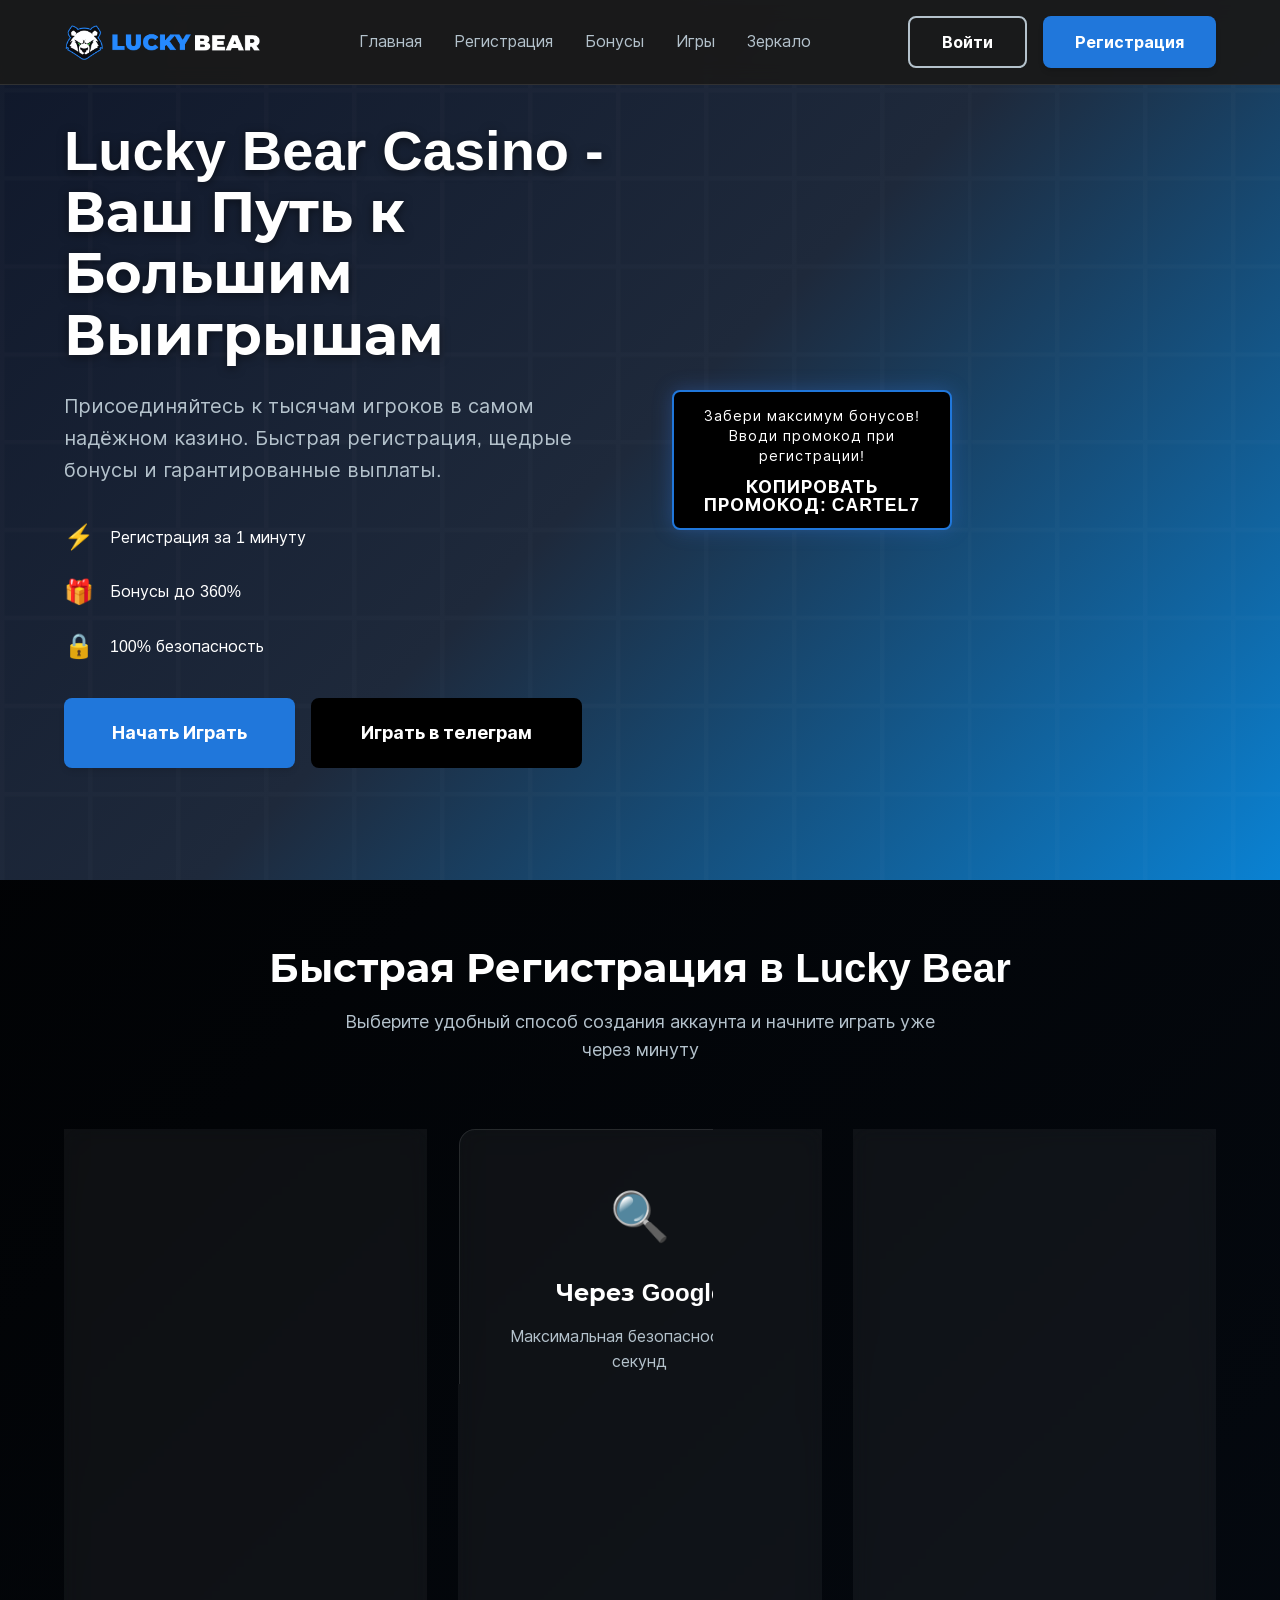
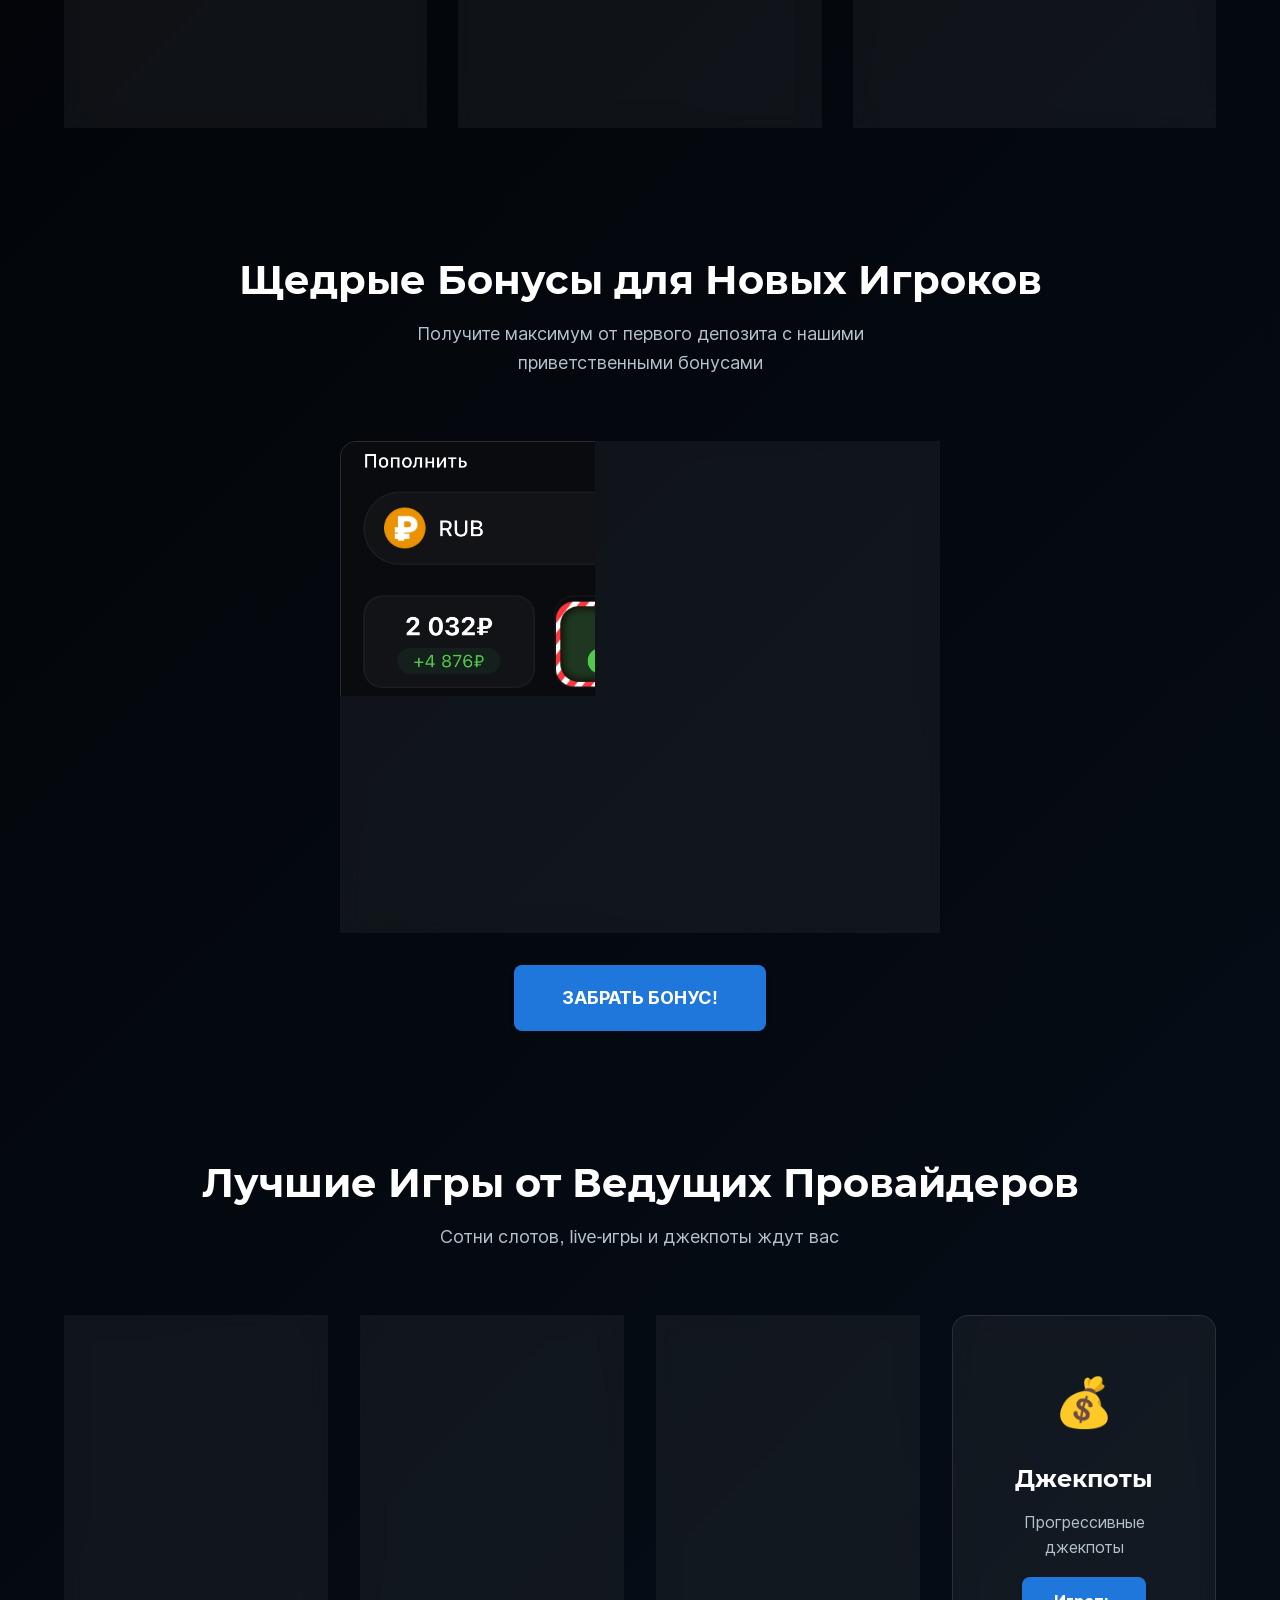
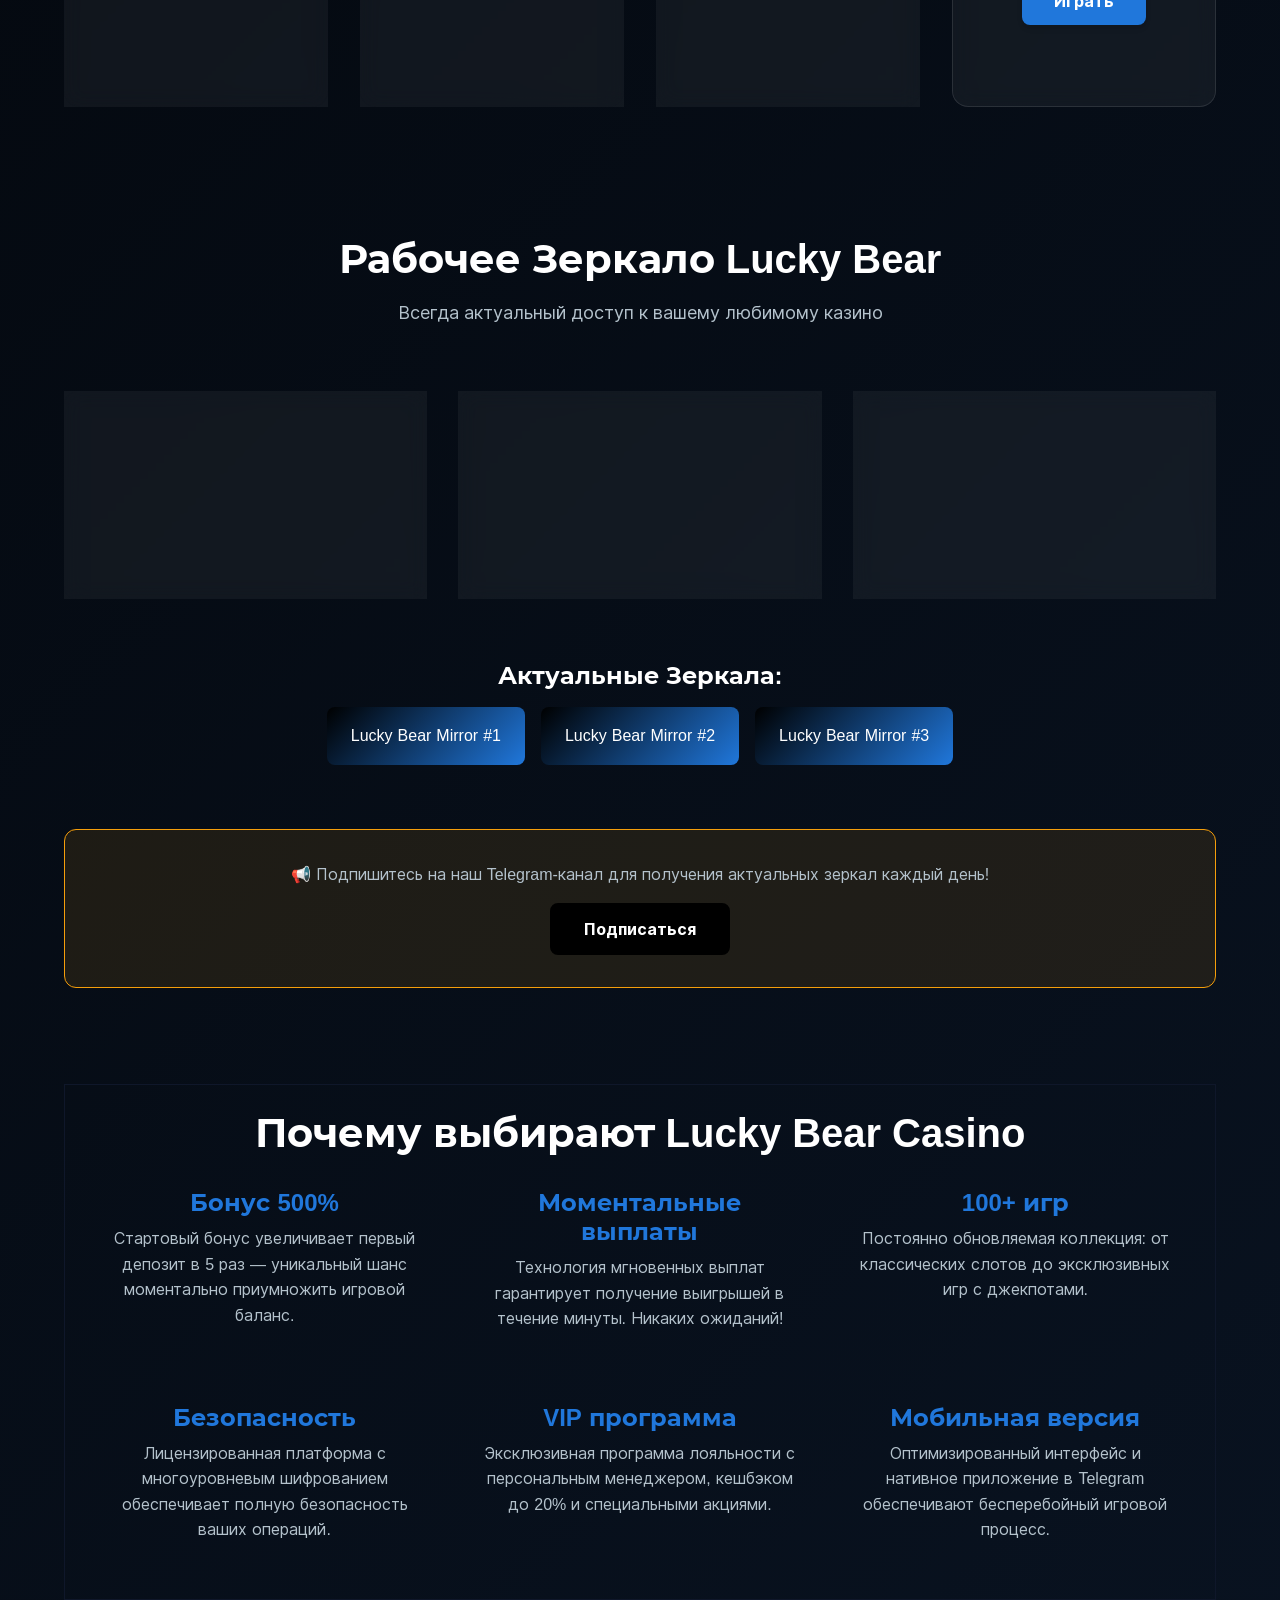
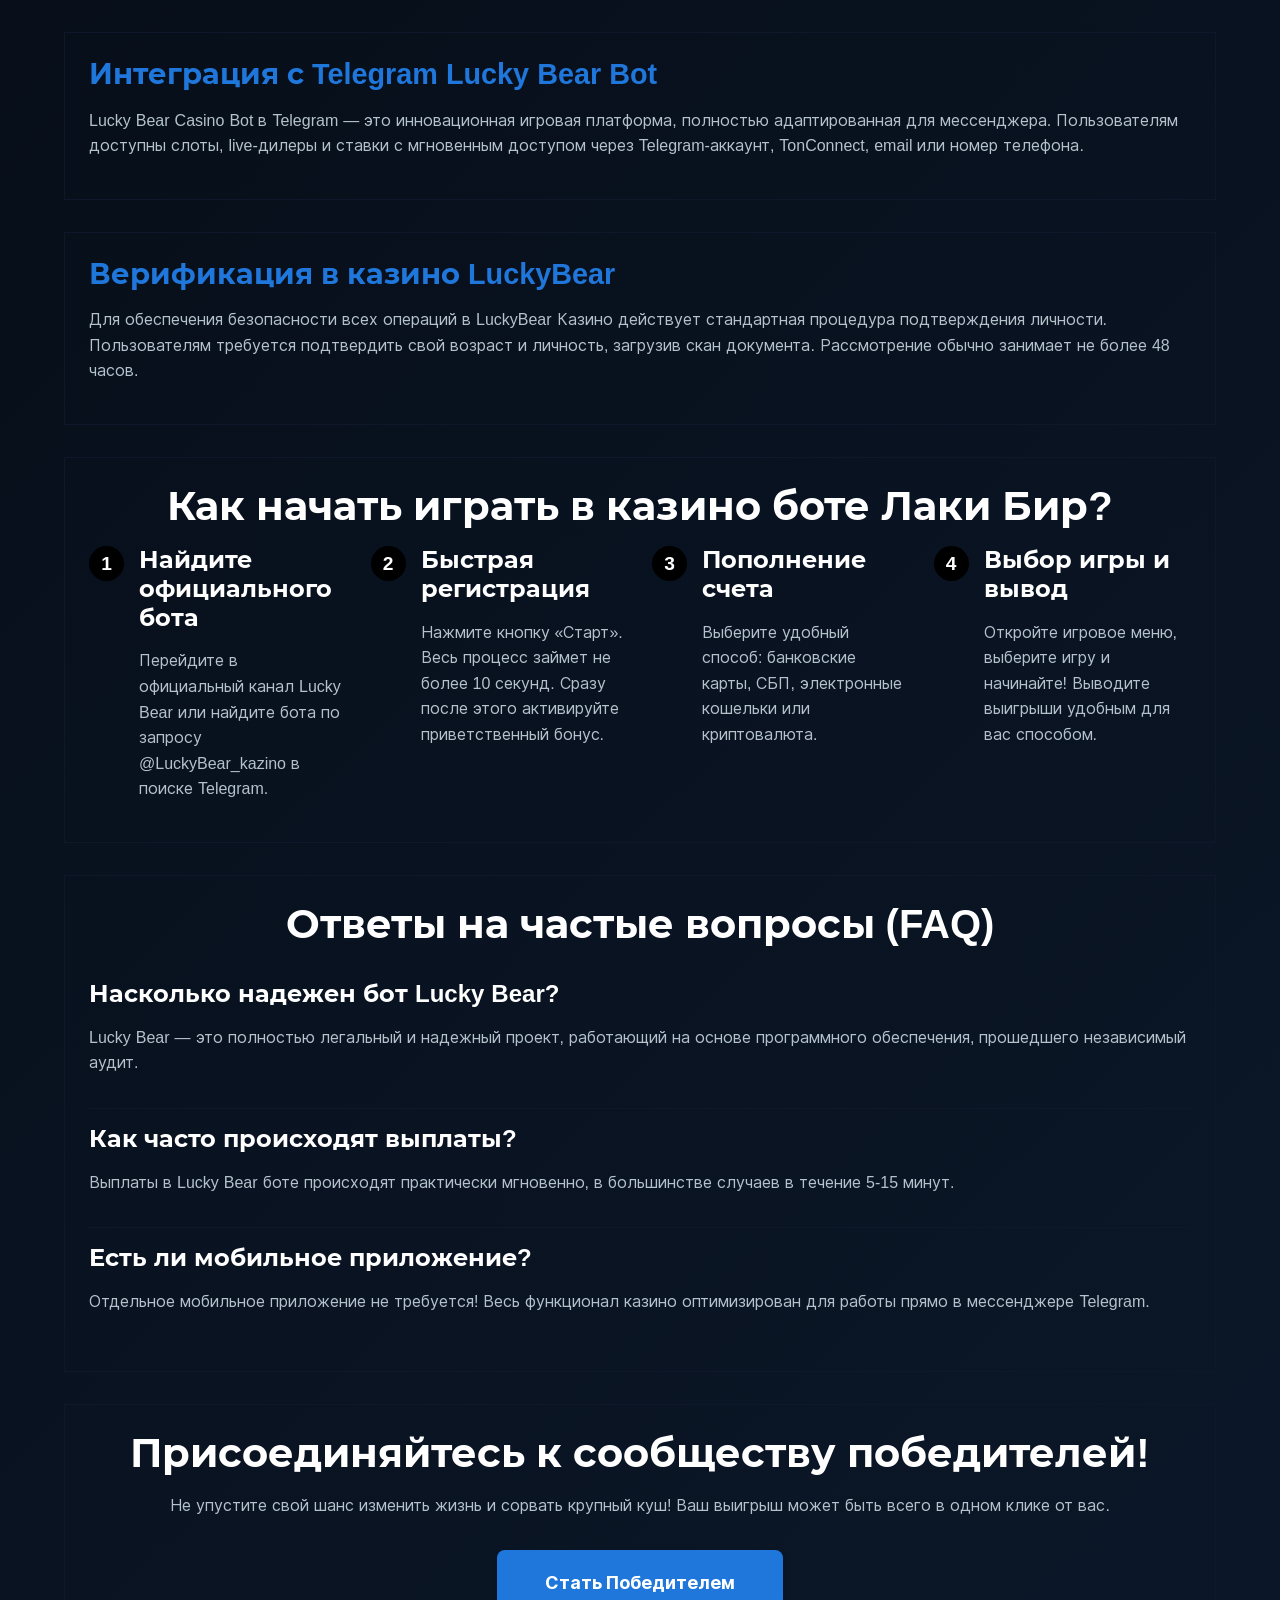
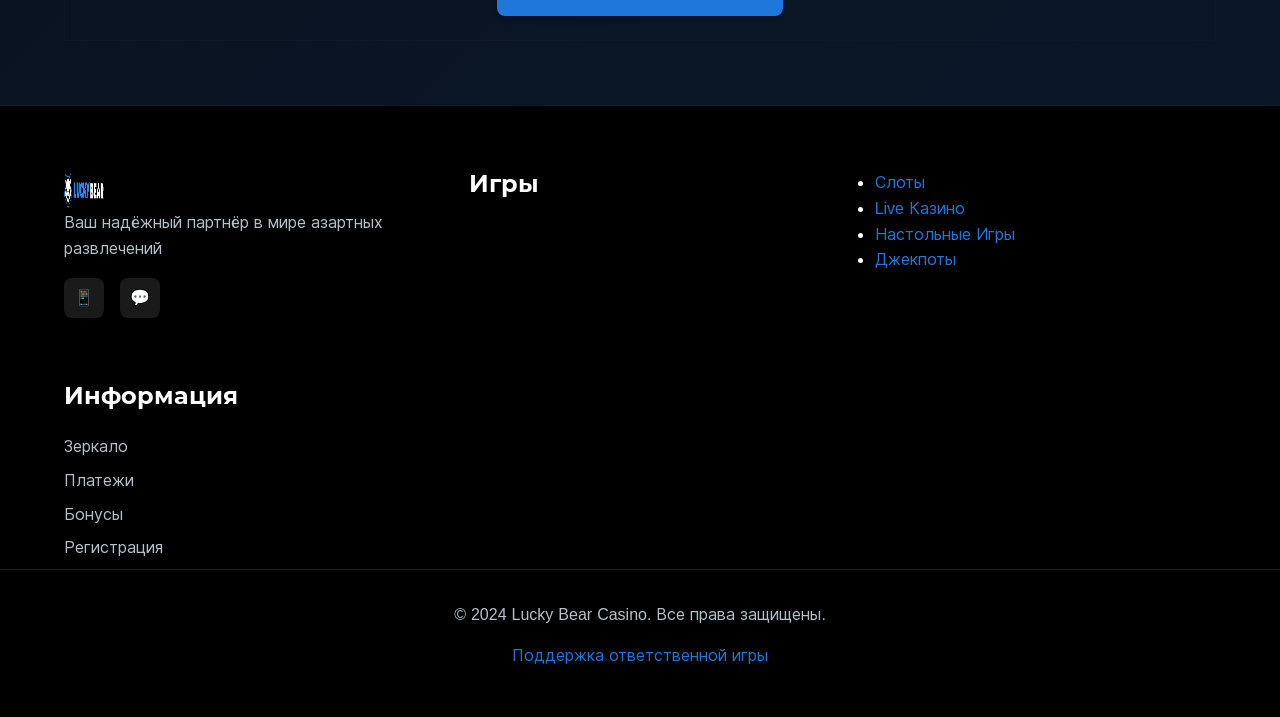
==== index.html @ 5eb7f368 "Add files via upload" ====
<!DOCTYPE html>
<html lang="ru">
<head>
    <meta charset="UTF-8">
    <meta name="viewport" content="width=device-width, initial-scale=1.0">
    <title>Lucky Bear Casino - Регистрация и Вход в Лаки Бир за 1 Минуту | Официальный сайт</title>
    <meta name="description" content="Регистрация в казино Lucky Bear за 1 минуту. Бонусы до 360% на первый депозит. Вход через Telegram, Google или email. Рабочее зеркало Лаки Бир всегда доступно.">
    <meta name="keywords" content="Lucky Bear, Лаки Бир, казино, регистрация, бонусы, зеркало, вход, азартные игры, слоты, депозит">
    <meta name="robots" content="index, follow">
    <meta property="og:title" content="Lucky Bear Casino - Регистрация и Вход в Лаки Бир за 1 Минуту">
    <meta property="og:description" content="Быстрая регистрация в казино Lucky Bear. Бонусы до 360% на первый депозит. Рабочее зеркало всегда доступно.">
    <meta property="og:type" content="website">
    <meta property="og:site_name" content="Lucky Bear Casino">
    
    <!-- Favicon -->
    <link rel="apple-touch-icon" sizes="180x180" href="favicon/apple-touch-icon.png">
    <link rel="icon" type="image/png" sizes="32x32" href="favicon/favicon-32x32.png">
    <link rel="icon" type="image/png" sizes="16x16" href="favicon/favicon-16x16.png">
    <link rel="manifest" href="favicon/site.webmanifest">
    <link rel="shortcut icon" href="favicon/favicon.ico">
    
    <!-- Fonts -->
    <link rel="preload" href="font/subset-Inter-Regular.woff2" as="font" type="font/woff2" crossorigin>
    <link rel="preload" href="font/subset-Inter-Bold.woff2" as="font" type="font/woff2" crossorigin>
    <link rel="preload" href="font/subset-Montserrat-Bold.woff2" as="font" type="font/woff2" crossorigin>
    
    <!-- Styles -->
    <link rel="stylesheet" href="styles.css">
    
    <!-- Link Manager Script -->
    <script src="link-manager.js" defer></script>
</head>
<body>
    <!-- Header -->
    <header class="header">
        <div class="container">
            <div class="header-content">
                <div class="logo">
                    <img src="logo-full.png" alt="Lucky Bear Casino" class="logo-img-full">
                </div>
                <nav class="nav">
                    <a href="#" data-link="siteLink" class="nav-link">Главная</a>
                    <a href="#" data-link="siteLink" class="nav-link">Регистрация</a>
                    <a href="#" data-link="siteLink" class="nav-link">Бонусы</a>
                    <a href="#" data-link="siteLink" class="nav-link">Игры</a>
                    <a href="#" data-link="siteLink" class="nav-link">Зеркало</a>
                </nav>
                <div class="header-actions">
                    <a href="#" data-link="siteLink" class="btn btn-outline">Войти</a>
                    <a href="#" data-link="siteLink" class="btn btn-primary">Регистрация</a>
                </div>
                <button class="mobile-menu-toggle" aria-label="Меню">
                    <span></span>
                    <span></span>
                    <span></span>
                </button>
            </div>
        </div>
    </header>

    <!-- Hero Section -->
    <section class="hero" id="home">
        <div class="container">
            <div class="hero-content">
                <div class="hero-text">
                    <h1 class="hero-title">Lucky Bear Casino - Ваш Путь к Большим Выигрышам</h1>
                    <p class="hero-description">Присоединяйтесь к тысячам игроков в самом надёжном казино. Быстрая регистрация, щедрые бонусы и гарантированные выплаты.</p>
                    <div class="hero-features">
                        <div class="feature">
                            <div class="feature-icon">⚡</div>
                            <span>Регистрация за 1 минуту</span>
                        </div>
                        <div class="feature">
                            <div class="feature-icon">🎁</div>
                            <span>Бонусы до 360%</span>
                        </div>
                        <div class="feature">
                            <div class="feature-icon">🔒</div>
                            <span>100% безопасность</span>
                        </div>
                    </div>
                    <div class="hero-actions">
                        <a href="#" data-link="siteLink" class="btn btn-primary btn-large">Начать Играть</a>
                        <a href="#" data-link="telegramLink" class="btn btn-secondary btn-large">Играть в телеграм</a>
                    </div>
                </div>
                <div class="hero-image">
                    <button id="copy-promo-button" class="btn btn-promo">
                        <span class="promo-text-small">Забери максимум бонусов! Вводи промокод при регистрации!</span>
                        <span class="promo-text-main">Копировать промокод: CARTEL7</span>
                    </button>
                </div>
            </div>
        </div>
    </section>

    <!-- Registration Methods -->
    <section class="registration" id="registration">
        <div class="container">
            <h2 class="section-title">Быстрая Регистрация в Lucky Bear</h2>
            <p class="section-description">Выберите удобный способ создания аккаунта и начните играть уже через минуту</p>
            
            <div class="registration-methods">
                <div class="method-card">
                    <div class="method-icon">📱</div>
                    <h3>Через Telegram</h3>
                    <p>Самый быстрый способ - всего 10 секунд</p>
                    <ul class="method-features">
                        <li>Мгновенная регистрация</li>
                        <li>Не требует подтверждения</li>
                        <li>Высокая безопасность</li>
                        <li>Уведомления в мессенджере</li>
                    </ul>
                    <a href="#" data-link="telegramLink" class="btn btn-primary">Регистрация через Telegram</a>
                </div>
                
                <div class="method-card">
                    <div class="method-icon">🔍</div>
                    <h3>Через Google</h3>
                    <p>Максимальная безопасность - 15 секунд</p>
                    <ul class="method-features">
                        <li>Безопасная авторизация</li>
                        <li>Не требует пароля</li>
                        <li>Очень высокая защита</li>
                        <li>Восстановление через Google</li>
                    </ul>
                    <a href="#" data-link="siteLink" class="btn btn-primary">Регистрация через Google</a>
                </div>
                
                <div class="method-card">
                    <div class="method-icon">📧</div>
                    <h3>Через Email</h3>
                    <p>Классический способ - 1-2 минуты</p>
                    <ul class="method-features">
                        <li>Полный контроль над аккаунтом</li>
                        <li>Подтверждение по email</li>
                        <li>Высокая безопасность</li>
                        <li>Восстановление доступа</li>
                    </ul>
                    <a href="#" data-link="siteLink" class="btn btn-primary">Регистрация через Email</a>
                </div>
            </div>
        </div>
    </section>

    <!-- Bonuses Section -->
    <section class="bonuses" id="bonuses">
        <div class="container">
            <h2 class="section-title">Щедрые Бонусы для Новых Игроков</h2>
            <p class="section-description">Получите максимум от первого депозита с нашими приветственными бонусами</p>
            
            <div class="bonus-image-container">
                <img src="img/IMG_7332.PNG" alt="Бонусы Lucky Bear" class="bonus-image">
            </div>
            
            <div class="bonus-actions">
                <a href="#" data-link="siteLink" class="btn btn-primary btn-large">ЗАБРАТЬ БОНУС!</a>
            </div>
        </div>
    </section>

    <!-- Games Section -->
    <section class="games" id="games">
        <div class="container">
            <h2 class="section-title">Лучшие Игры от Ведущих Провайдеров</h2>
            <p class="section-description">Сотни слотов, live-игры и джекпоты ждут вас</p>
            
            <div class="games-grid">
                <div class="game-category">
                    <div class="category-icon">🎰</div>
                    <h3>Слоты</h3>
                    <p>Классические и современные автоматы</p>
                    <a href="#" data-link="siteLink" class="btn btn-outline">Играть</a>
                </div>
                
                <div class="game-category">
                    <div class="category-icon">🎯</div>
                    <h3>Live Казино</h3>
                    <p>Игры с живыми дилерами</p>
                    <a href="#" data-link="siteLink" class="btn btn-outline">Играть</a>
                </div>
                
                <div class="game-category">
                    <div class="category-icon">🎲</div>
                    <h3>Настольные Игры</h3>
                    <p>Рулетка, блэкджек, покер</p>
                    <a href="#" data-link="siteLink" class="btn btn-outline">Играть</a>
                </div>
                
                <div class="game-category">
                    <div class="category-icon">💰</div>
                    <h3>Джекпоты</h3>
                    <p>Прогрессивные джекпоты</p>
                    <a href="#" data-link="siteLink" class="btn btn-primary">Играть</a>
                </div>
            </div>
        </div>
    </section>

    <!-- Mirror Section -->
    <section class="mirror" id="mirror">
        <div class="container">
            <h2 class="section-title">Рабочее Зеркало Lucky Bear</h2>
            <p class="section-description">Всегда актуальный доступ к вашему любимому казино</p>
            
            <div class="mirror-info">
                <div class="mirror-features">
                    <div class="feature">
                        <div class="feature-icon">🔒</div>
                        <h4>Полная Безопасность</h4>
                        <p>Все данные и баланс сохраняются</p>
                    </div>
                    <div class="feature">
                        <div class="feature-icon">⚡</div>
                        <h4>Мгновенный Доступ</h4>
                        <p>Без потери функциональности</p>
                    </div>
                    <div class="feature">
                        <div class="feature-icon">📱</div>
                        <h4>Мобильная Версия</h4>
                        <p>Адаптировано для всех устройств</p>
                    </div>
                </div>
                
                <div class="mirror-links">
                    <h4>Актуальные Зеркала:</h4>
                    <div class="mirror-list">
                        <a href="#" data-link="siteLink" class="mirror-link">Lucky Bear Mirror #1</a>
                        <a href="#" data-link="siteLink" class="mirror-link">Lucky Bear Mirror #2</a>
                        <a href="#" data-link="siteLink" class="mirror-link">Lucky Bear Mirror #3</a>
                    </div>
                </div>
                
                <div class="mirror-updates">
                    <p>📢 Подпишитесь на наш Telegram-канал для получения актуальных зеркал каждый день!</p>
                    <a href="#" data-link="telegramLink" class="btn btn-secondary">Подписаться</a>
                </div>
            </div>
        </div>
    </section>

    <!-- SEO Blocks Section -->
    <section class="seo-blocks">
        <div class="container">
            <!-- Block 1: Why Choose Us -->
            <div class="seo-block">
                <h2 class="section-title">Почему выбирают Lucky Bear Casino</h2>
                <div class="features-grid">
                    <div class="feature-item">
                        <h4>Бонус 500%</h4>
                        <p>Стартовый бонус увеличивает первый депозит в 5 раз — уникальный шанс моментально приумножить игровой баланс.</p>
                    </div>
                    <div class="feature-item">
                        <h4>Моментальные выплаты</h4>
                        <p>Технология мгновенных выплат гарантирует получение выигрышей в течение минуты. Никаких ожиданий!</p>
                    </div>
                    <div class="feature-item">
                        <h4>100+ игр</h4>
                        <p>Постоянно обновляемая коллекция: от классических слотов до эксклюзивных игр с джекпотами.</p>
                    </div>
                    <div class="feature-item">
                        <h4>Безопасность</h4>
                        <p>Лицензированная платформа с многоуровневым шифрованием обеспечивает полную безопасность ваших операций.</p>
                    </div>
                    <div class="feature-item">
                        <h4>VIP программа</h4>
                        <p>Эксклюзивная программа лояльности с персональным менеджером, кешбэком до 20% и специальными акциями.</p>
                    </div>
                    <div class="feature-item">
                        <h4>Мобильная версия</h4>
                        <p>Оптимизированный интерфейс и нативное приложение в Telegram обеспечивают бесперебойный игровой процесс.</p>
                    </div>
                </div>
            </div>

            <!-- Block 2: Telegram Integration -->
            <div class="seo-block">
                <h3 class="subsection-title">Интеграция с Telegram Lucky Bear Bot</h3>
                <p>Lucky Bear Casino Bot в Telegram — это инновационная игровая платформа, полностью адаптированная для мессенджера. Пользователям доступны слоты, live-дилеры и ставки с мгновенным доступом через Telegram-аккаунт, TonConnect, email или номер телефона.</p>
            </div>

            <!-- Block 3: Verification -->
            <div class="seo-block">
                <h3 class="subsection-title">Верификация в казино LuckyBear</h3>
                <p>Для обеспечения безопасности всех операций в LuckyBear Казино действует стандартная процедура подтверждения личности. Пользователям требуется подтвердить свой возраст и личность, загрузив скан документа. Рассмотрение обычно занимает не более 48 часов.</p>
            </div>

            <!-- Block 4: How to Start -->
            <div class="seo-block">
                <h2 class="section-title">Как начать играть в казино боте Лаки Бир?</h2>
                <div class="steps-grid">
                    <div class="step-item">
                        <div class="step-number">1</div>
                        <h4>Найдите официального бота</h4>
                        <p>Перейдите в официальный канал Lucky Bear или найдите бота по запросу @LuckyBear_kazino в поиске Telegram.</p>
                    </div>
                    <div class="step-item">
                        <div class="step-number">2</div>
                        <h4>Быстрая регистрация</h4>
                        <p>Нажмите кнопку «Старт». Весь процесс займет не более 10 секунд. Сразу после этого активируйте приветственный бонус.</p>
                    </div>
                    <div class="step-item">
                        <div class="step-number">3</div>
                        <h4>Пополнение счета</h4>
                        <p>Выберите удобный способ: банковские карты, СБП, электронные кошельки или криптовалюта.</p>
                    </div>
                    <div class="step-item">
                        <div class="step-number">4</div>
                        <h4>Выбор игры и вывод</h4>
                        <p>Откройте игровое меню, выберите игру и начинайте! Выводите выигрыши удобным для вас способом.</p>
                    </div>
                </div>
            </div>

            <!-- Block 5: FAQ -->
            <div class="seo-block">
                <h2 class="section-title">Ответы на частые вопросы (FAQ)</h2>
                <div class="faq-list">
                    <div class="faq-item">
                        <h4>Насколько надежен бот Lucky Bear?</h4>
                        <p>Lucky Bear — это полностью легальный и надежный проект, работающий на основе программного обеспечения, прошедшего независимый аудит.</p>
                    </div>
                    <div class="faq-item">
                        <h4>Как часто происходят выплаты?</h4>
                        <p>Выплаты в Lucky Bear боте происходят практически мгновенно, в большинстве случаев в течение 5-15 минут.</p>
                    </div>
                    <div class="faq-item">
                        <h4>Есть ли мобильное приложение?</h4>
                        <p>Отдельное мобильное приложение не требуется! Весь функционал казино оптимизирован для работы прямо в мессенджере Telegram.</p>
                    </div>
                </div>
            </div>

            <!-- Block 6: Final Call to Action -->
            <div class="seo-block text-center">
                <h2 class="section-title">Присоединяйтесь к сообществу победителей!</h2>
                <p>Не упустите свой шанс изменить жизнь и сорвать крупный куш! Ваш выигрыш может быть всего в одном клике от вас.</p>
                <a href="#" data-link="siteLink" class="btn btn-primary btn-large">Стать Победителем</a>
            </div>
        </div>
    </section>

    <!-- Footer -->
    <footer class="footer">
        <div class="container">
            <div class="footer-content">
                <div class="footer-section">
                    <div class="logo">
                        <img src="logo-full.png" alt="Lucky Bear Casino" class="logo-img">
                    </div>
                    <p>Ваш надёжный партнёр в мире азартных развлечений</p>
                    <div class="footer-social">
                        <a href="#" data-link="telegramLink" aria-label="Telegram">📱</a>
                        <a href="#" data-link="siteLink" aria-label="Support">💬</a>
                    </div>
                </div>
                    <h4>Игры</h4>
                    <ul>
                        <li><a href="#" data-link="siteLink">Слоты</a></li>
                        <li><a href="#" data-link="siteLink">Live Казино</a></li>
                        <li><a href="#" data-link="siteLink">Настольные Игры</a></li>
                        <li><a href="#" data-link="siteLink">Джекпоты</a></li>
                    </ul>
                </div>
                
                <div class="footer-section">
                    <h4>Информация</h4>
                    <ul>
                        <li><a href="#" data-link="siteLink">Зеркало</a></li>
                        <li><a href="#" data-link="siteLink">Платежи</a></li>
                        <li><a href="#" data-link="siteLink">Бонусы</a></li>
                        <li><a href="#" data-link="siteLink">Регистрация</a></li>
                    </ul>
                </div>
            </div>
            
            <div class="footer-bottom">
                <p>&copy; 2024 Lucky Bear Casino. Все права защищены.</p>
                <p><a href="#" data-link="siteLink">Поддержка ответственной игры</a></p>
            </div>
        </div>
    </footer>

    <!-- Mobile Menu -->
    <div class="mobile-menu">
        <nav class="mobile-nav">
            <a href="#" data-link="siteLink" class="mobile-nav-link">Главная</a>
            <a href="#" data-link="siteLink" class="mobile-nav-link">Регистрация</a>
            <a href="#" data-link="siteLink" class="mobile-nav-link">Бонусы</a>
            <a href="#" data-link="siteLink" class="mobile-nav-link">Игры</a>
            <a href="#" data-link="siteLink" class="mobile-nav-link">Зеркало</a>
            <a href="#" data-link="siteLink" class="mobile-nav-link">Войти</a>
        </nav>
    </div>

    <!-- Scripts -->
    <script src="script.js" defer></script>
</body>
</html>
---- styles.css ----
/* CSS Custom Properties */
:root {
  /* Colors - Blue, Slate, White theme */
  --color-primary: #000000;        /* Blue */
  --color-secondary: #0c192c;      /* Dark blue-gray */
  --color-accent: #000000;         /* Accent Blue */
  --color-accent-light: #2077db;    /* Light Accent Blue */
  --color-white: #ffffff;            /* Pure white */
  --color-light: #f8fafc;           /* Off-white */
  --color-gray: #b4c2cc;            /* Light gray */
  --color-dark-gray: #0f172a;       /* Dark Slate */
  --color-success: #10b981;         /* Green for success */
  --color-warning: #f59e0b;         /* Orange for warnings */
  --color-error: #ef4444;           /* Red for errors */
  
  /* Gradients */
  --gradient-primary: linear-gradient(135deg, var(--color-primary) 0%, var(--color-secondary) 100%);
  --gradient-accent: linear-gradient(135deg, var(--color-accent) 0%, var(--color-accent-light) 100%);
  --gradient-hero: linear-gradient(135deg, #0f172a 0%, #1e293b 50%, #0a82d3 100%);
  
  /* Typography */
  --font-primary: 'Inter', -apple-system, BlinkMacSystemFont, 'Segoe UI', Roboto, sans-serif;
  --font-secondary: 'Montserrat', -apple-system, BlinkMacSystemFont, 'Segoe UI', Roboto, sans-serif;
  --font-mono: 'SF Mono', Monaco, 'Cascadia Code', 'Roboto Mono', monospace;
  
  /* Spacing */
  --spacing-xs: 0.25rem;
  --spacing-sm: 0.5rem;
  --spacing-md: 1rem;
  --spacing-lg: 1.5rem;
  --spacing-xl: 2rem;
  --spacing-2xl: 3rem;
  --spacing-3xl: 4rem;
  
  /* Border radius */
  --radius-sm: 0.375rem;
  --radius-md: 0.5rem;
  --radius-lg: 0.75rem;
  --radius-xl: 1rem;
  --radius-full: 9999px;
  
  /* Shadows */
  --shadow-sm: 0 1px 2px 0 rgba(0, 0, 0, 0.05);
  --shadow-md: 0 4px 6px -1px rgba(0, 0, 0, 0.1), 0 2px 4px -1px rgba(0, 0, 0, 0.06);
  --shadow-lg: 0 10px 15px -3px rgba(0, 0, 0, 0.1), 0 4px 6px -2px rgba(0, 0, 0, 0.05);
  --shadow-xl: 0 20px 25px -5px rgba(0, 0, 0, 0.1), 0 10px 10px -5px rgba(0, 0, 0, 0.04);
  --shadow-glow: 0 0 20px rgba(59, 130, 246, 0.3);
  
  /* Transitions */
  --transition-fast: 0.15s ease;
  --transition-normal: 0.3s ease;
  --transition-slow: 0.5s ease;
}

/* Font Face Declarations */
@font-face {
  font-family: 'Inter';
  src: url('font/subset-Inter-Regular.woff2') format('woff2');
  font-weight: 400;
  font-style: normal;
  font-display: swap;
}

@font-face {
  font-family: 'Inter';
  src: url('font/subset-Inter-Bold.woff2') format('woff2');
  font-weight: 700;
  font-style: normal;
  font-display: swap;
}

@font-face {
  font-family: 'Montserrat';
  src: url('font/subset-Montserrat-Bold.woff2') format('woff2');
  font-weight: 700;
  font-style: normal;
  font-display: swap;
}

/* Reset and Base Styles */
* {
  margin: 0;
  padding: 0;
  box-sizing: border-box;
}

html {
  scroll-behavior: smooth;
  font-size: 16px;
}

body {
  font-family: var(--font-primary);
  font-size: 1rem;
  line-height: 1.6;
  color: var(--color-white);
  background: var(--gradient-primary);
  min-height: 100vh;
  overflow-x: hidden;
}

/* Typography */
h1, h2, h3, h4, h5, h6 {
  font-family: var(--font-secondary);
  font-weight: 700;
  line-height: 1.2;
  margin-bottom: var(--spacing-md);
}

h1 { font-size: 3rem; }
h2 { font-size: 2.5rem; }
h3 { font-size: 2rem; }
h4 { font-size: 1.5rem; }
h5 { font-size: 1.25rem; }
h6 { font-size: 1.125rem; }

p {
  margin-bottom: var(--spacing-md);
  color: var(--color-gray);
}

a {
  color: var(--color-accent-light);
  text-decoration: none;
  transition: var(--transition-fast);
}

a:hover {
  color: var(--color-white);
}

/* Container */
.container {
  max-width: 1200px;
  margin: 0 auto;
  padding: 0 var(--spacing-lg);
}

/* Buttons */
.btn {
  display: inline-flex;
  align-items: center;
  justify-content: center;
  padding: var(--spacing-md) var(--spacing-xl);
  font-family: var(--font-primary);
  font-weight: 600;
  font-size: 1rem;
  line-height: 1;
  border: none;
  border-radius: var(--radius-md);
  cursor: pointer;
  text-decoration: none;
  transition: var(--transition-normal);
  position: relative;
  overflow: hidden;
}

.btn-primary {
  background: var(--color-accent-light);
  color: var(--color-white);
  box-shadow: var(--shadow-md);
}

.btn-primary:hover {
  transform: translateY(-2px);
  box-shadow: var(--shadow-lg), var(--shadow-glow);
}

.btn-secondary {
  background: var(--color-accent);
  color: var(--color-white);
  border: 2px solid var(--color-accent);
}

.btn-secondary:hover {
  background: var(--color-accent-light);
  color: var(--color-white);
  transform: translateY(-2px);
}

.btn-outline {
  background: transparent;
  color: var(--color-white);
  border: 2px solid var(--color-gray);
}

.btn-outline:hover {
  background: var(--color-white);
  color: var(--color-primary);
  transform: translateY(-2px);
}

.btn-large {
  padding: var(--spacing-lg) var(--spacing-2xl);
  font-size: 1.125rem;
}

.btn-small {
  padding: var(--spacing-sm) var(--spacing-md);
  font-size: 0.875rem;
}

/* Header */
.header {
  position: fixed;
  top: 0;
  left: 0;
  right: 0;
  z-index: 1000;
  background: rgba(26, 26, 26, 0.95);
  backdrop-filter: blur(10px);
  border-bottom: 1px solid rgba(255, 255, 255, 0.1);
}

.header-content {
  display: flex;
  align-items: center;
  justify-content: space-between;
  padding: var(--spacing-md) 0;
}

.logo {
  display: flex;
  align-items: center;
  gap: var(--spacing-sm);
}

.logo-img {
  width: 40px;
  height: 40px;
  border-radius: var(--radius-md);
}

.logo-img-full {
  height: 40px;
  width: auto;
}

.logo-text {
  font-family: var(--font-secondary);
  font-size: 1.5rem;
  font-weight: 700;
  color: var(--color-white);
}

.nav {
  display: flex;
  gap: var(--spacing-xl);
}

.nav-link {
  color: var(--color-gray);
  font-weight: 500;
  transition: var(--transition-fast);
  position: relative;
}

.nav-link:hover,
.nav-link.active {
  color: var(--color-white);
}

.nav-link::after {
  content: '';
  position: absolute;
  bottom: -5px;
  left: 0;
  width: 0;
  height: 2px;
  background: var(--gradient-accent);
  transition: var(--transition-fast);
}

.nav-link:hover::after,
.nav-link.active::after {
  width: 100%;
}

.header-actions {
  display: flex;
  gap: var(--spacing-md);
}

.mobile-menu-toggle {
  display: none;
  flex-direction: column;
  background: none;
  border: none;
  cursor: pointer;
  padding: var(--spacing-sm);
}

.mobile-menu-toggle span {
  width: 25px;
  height: 3px;
  background: var(--color-white);
  margin: 2px 0;
  transition: var(--transition-fast);
}

/* Hero Section */
.hero {
  padding: 120px 0 80px;
  background: var(--gradient-hero);
  position: relative;
  overflow: hidden;
}

.hero::before {
  content: '';
  position: absolute;
  top: 0;
  left: 0;
  right: 0;
  bottom: 0;
  background: url('data:image/svg+xml,<svg xmlns="http://www.w3.org/2000/svg" viewBox="0 0 100 100"><defs><pattern id="grid" width="10" height="10" patternUnits="userSpaceOnUse"><path d="M 10 0 L 0 0 0 10" fill="none" stroke="rgba(255,255,255,0.05)" stroke-width="1"/></pattern></defs><rect width="100" height="100" fill="url(%23grid)"/></svg>');
  opacity: 0.3;
}

.hero-content {
  display: grid;
  grid-template-columns: 1fr 1fr;
  gap: var(--spacing-3xl);
  align-items: center;
  position: relative;
  z-index: 1;
}

.hero-title {
  font-size: 3.5rem;
  font-weight: 700;
  line-height: 1.1;
  margin-bottom: var(--spacing-lg);
  color: var(--color-white);
  text-shadow: 0 2px 10px rgba(0, 0, 0, 0.5);
}

.hero-description {
  font-size: 1.25rem;
  color: var(--color-gray);
  margin-bottom: var(--spacing-xl);
}

.hero-features {
  display: flex;
  flex-direction: column;
  gap: var(--spacing-md);
  margin-bottom: var(--spacing-xl);
}

.feature {
  display: flex;
  align-items: center;
  gap: var(--spacing-md);
}

.feature-icon {
  font-size: 1.5rem;
  color: var(--color-accent-light);
}

.hero-actions {
  display: flex;
  gap: var(--spacing-md);
  margin-bottom: var(--spacing-xl);
}

.promo-banner {
  background: rgba(255, 255, 255, 0.1);
  backdrop-filter: blur(10px);
  border: 1px solid rgba(255, 255, 255, 0.2);
  border-radius: var(--radius-xl);
  padding: var(--spacing-2xl);
  text-align: center;
  position: relative;
  overflow: hidden;
}

.promo-banner::before {
  content: '';
  position: absolute;
  top: -50%;
  left: -50%;
  width: 200%;
  height: 200%;
  background: var(--gradient-accent);
  opacity: 0.1;
  animation: shimmer 3s infinite;
}

.static-promo.promo-banner::before {
    animation: none;
    background: var(--gradient-accent);
    opacity: 0.1;
}

.promo-code-container {
    display: flex;
    align-items: center;
    justify-content: center;
    gap: var(--spacing-md);
    background: var(--color-primary);
    border-radius: var(--radius-md);
    padding: var(--spacing-sm) var(--spacing-md);
    margin: var(--spacing-md) auto;
    max-width: max-content;
    cursor: pointer;
    transition: var(--transition-fast);
}

.promo-code-container:hover {
    transform: scale(1.05);
    box-shadow: var(--shadow-glow);
}

#promo-code {
    font-family: var(--font-mono);
    font-size: 1.5rem;
    font-weight: 700;
    color: var(--color-accent-light);
}

.copy-btn {
    background: none;
    border: none;
    color: var(--color-gray);
    cursor: pointer;
    padding: var(--spacing-xs);
    border-radius: var(--radius-sm);
    display: flex;
    align-items: center;
    justify-content: center;
    transition: var(--transition-fast);
}

.copy-btn:hover {
    color: var(--color-white);
    background: var(--color-dark-gray);
}

.copy-btn.copied {
    color: var(--color-success);
}

.bonus-actions {
    display: flex;
    justify-content: center;
    margin-top: 2rem;
}

.btn-promo {
    background: var(--color-accent);
    color: var(--color-white);
    border: 2px solid var(--color-accent-light);
    padding: 1.5rem;
    font-weight: 700;
    text-transform: uppercase;
    letter-spacing: 1px;
    transition: var(--transition-fast);
    box-shadow: var(--shadow-glow);
    display: flex;
    flex-direction: column;
    align-items: center;
    justify-content: center;
    text-align: center;
    width: 280px; 
    height: 140px;
}

/* SEO Blocks */
.seo-blocks {
    padding: var(--spacing-xl) 0;
}

.seo-block {
    background: var(--color-surface);
    padding: var(--spacing-lg);
    border-radius: var(--border-radius-lg);
    margin-bottom: var(--spacing-xl);
    border: 1px solid var(--color-dark-gray);
}

.subsection-title {
    font-size: 1.8rem;
    color: var(--color-accent-light);
    margin-bottom: var(--spacing-md);
}

.features-grid {
    display: grid;
    grid-template-columns: repeat(auto-fit, minmax(280px, 1fr));
    gap: var(--spacing-lg);
}

.feature-item {
    background: var(--color-background);
    padding: var(--spacing-md);
    border-radius: var(--border-radius-md);
    text-align: center;
}

.feature-item h4 {
    color: var(--color-accent-light);
    margin-bottom: var(--spacing-sm);
}

.steps-grid {
    display: grid;
    grid-template-columns: repeat(auto-fit, minmax(250px, 1fr));
    gap: var(--spacing-lg);
}

.step-item {
    position: relative;
    padding-left: 50px;
}

.step-number {
    position: absolute;
    left: 0;
    top: 0;
    width: 35px;
    height: 35px;
    background: var(--color-accent);
    color: var(--color-text-light);
    border-radius: 50%;
    display: flex;
    align-items: center;
    justify-content: center;
    font-weight: 700;
    font-size: 1.2rem;
}

.faq-list .faq-item {
    border-bottom: 1px solid var(--color-dark-gray);
    padding: var(--spacing-md) 0;
}

.faq-list .faq-item:last-child {
    border-bottom: none;
}

.text-center {
    text-align: center;
}

.text-center .btn-large {
    margin-top: var(--spacing-md);
}

.promo-text-small {
    font-size: 0.9rem;
    font-weight: 400;
    margin-bottom: 0.75rem;
    line-height: 1.4;
    text-transform: none;
}

.promo-text-main {
    font-size: 1.1rem;
    font-weight: 700;
}

.btn-promo:hover {
    background: var(--color-accent-light);
    transform: translateY(-3px);
    box-shadow: 0 10px 20px rgba(59, 130, 246, 0.4);
}

.btn-promo.copied {
    background: var(--color-success);
    border-color: var(--color-success);
    cursor: default;
}

@keyframes shimmer {
  0% { transform: rotate(0deg); }
  100% { transform: rotate(360deg); }
}

.promo-banner h3 {
  font-size: 1.5rem;
  margin-bottom: var(--spacing-md);
  position: relative;
  z-index: 1;
}

.bonus-amount {
  font-size: 4rem;
  font-weight: 700;
  color: var(--color-accent-light);
  margin-bottom: var(--spacing-sm);
  position: relative;
  z-index: 1;
}

/* Sections */
section {
  padding: var(--spacing-3xl) 0;
}

.section-title {
  text-align: center;
  font-size: 2.5rem;
  margin-bottom: var(--spacing-md);
  color: var(--color-white);
}

.section-description {
  text-align: center;
  font-size: 1.125rem;
  color: var(--color-gray);
  margin-bottom: var(--spacing-3xl);
  max-width: 600px;
  margin-left: auto;
  margin-right: auto;
}

/* Registration Methods */
.registration-methods {
  display: grid;
  grid-template-columns: repeat(auto-fit, minmax(300px, 1fr));
  gap: var(--spacing-xl);
}

.method-card {
  background: rgba(255, 255, 255, 0.05);
  backdrop-filter: blur(10px);
  border: 1px solid rgba(255, 255, 255, 0.1);
  border-radius: var(--radius-xl);
  padding: var(--spacing-2xl);
  text-align: center;
  transition: var(--transition-normal);
  position: relative;
  overflow: hidden;
}

.method-card:hover {
  transform: translateY(-5px);
  box-shadow: var(--shadow-xl);
  border-color: var(--color-accent-light);
}

.method-icon {
  font-size: 3rem;
  margin-bottom: var(--spacing-lg);
}

.method-card h3 {
  font-size: 1.5rem;
  margin-bottom: var(--spacing-md);
}

.method-features {
  list-style: none;
  margin-bottom: var(--spacing-xl);
}

.method-features li {
  padding: var(--spacing-sm) 0;
  color: var(--color-gray);
  position: relative;
  padding-left: var(--spacing-lg);
}

.method-features li::before {
  content: '✓';
  position: absolute;
  left: 0;
  color: var(--color-success);
  font-weight: bold;
}

/* Bonus Table */
.bonus-image-container {
  max-width: 600px;
  margin: 0 auto var(--spacing-xl);
  background: rgba(255, 255, 255, 0.05);
  backdrop-filter: blur(10px);
  border: 1px solid rgba(255, 255, 255, 0.1);
  border-radius: var(--radius-xl);
  overflow: hidden;
}

.bonus-image {
  width: 100%;
  height: auto;
  display: block;
}

.bonus-table {
  background: rgba(255, 255, 255, 0.05);
  backdrop-filter: blur(10px);
  border: 1px solid rgba(255, 255, 255, 0.1);
  border-radius: var(--radius-xl);
  overflow: hidden;
  margin-bottom: var(--spacing-xl);
}

.bonus-row {
  display: grid;
  grid-template-columns: 1fr 1fr 1fr 1fr;
  gap: var(--spacing-md);
  padding: var(--spacing-lg);
  border-bottom: 1px solid rgba(255, 255, 255, 0.1);
  align-items: center;
}

.bonus-row.header {
  background: rgba(30, 64, 175, 0.2);
  font-weight: 600;
  color: var(--color-white);
}

.bonus-row.highlight {
  background: rgba(59, 130, 246, 0.1);
  border: 2px solid var(--color-accent-light);
}

.bonus-cell {
  text-align: center;
  font-weight: 500;
}

.bonus-terms {
  text-align: center;
  color: var(--color-warning);
  font-size: 0.875rem;
}

/* Games Grid */
.games-grid {
  display: grid;
  grid-template-columns: repeat(auto-fit, minmax(250px, 1fr));
  gap: var(--spacing-xl);
}

.game-category {
  background: rgba(255, 255, 255, 0.05);
  backdrop-filter: blur(10px);
  border: 1px solid rgba(255, 255, 255, 0.1);
  border-radius: var(--radius-xl);
  padding: var(--spacing-2xl);
  text-align: center;
  transition: var(--transition-normal);
}

.game-category:hover {
  transform: translateY(-5px);
  box-shadow: var(--shadow-xl);
  border-color: var(--color-accent-light);
}

.category-icon {
  font-size: 3rem;
  margin-bottom: var(--spacing-lg);
}

.game-category h3 {
  font-size: 1.5rem;
  margin-bottom: var(--spacing-md);
}

/* Mirror Section */
.mirror-info {
  display: grid;
  gap: var(--spacing-3xl);
}

.mirror-features {
  display: grid;
  grid-template-columns: repeat(auto-fit, minmax(250px, 1fr));
  gap: var(--spacing-xl);
}

.mirror-features .feature {
  background: rgba(255, 255, 255, 0.05);
  backdrop-filter: blur(10px);
  border: 1px solid rgba(255, 255, 255, 0.1);
  border-radius: var(--radius-lg);
  padding: var(--spacing-lg);
  text-align: center;
  display: flex;
  flex-direction: column;
  justify-content: center;
  align-items: center;
  word-wrap: break-word;
}

.mirror-links {
  text-align: center;
}

.mirror-list {
  display: flex;
  justify-content: center;
  gap: var(--spacing-md);
  margin-top: var(--spacing-md);
  flex-wrap: wrap;
}

.mirror-link {
  background: var(--gradient-accent);
  color: var(--color-white);
  padding: var(--spacing-md) var(--spacing-lg);
  border-radius: var(--radius-md);
  font-weight: 500;
  transition: var(--transition-fast);
}

.mirror-link:hover {
  transform: translateY(-2px);
  box-shadow: var(--shadow-lg);
}

.mirror-updates {
  background: rgba(245, 158, 11, 0.1);
  border: 1px solid var(--color-warning);
  border-radius: var(--radius-lg);
  padding: var(--spacing-xl);
  text-align: center;
}

/* Support Methods */
.support-methods {
  display: grid;
  grid-template-columns: repeat(auto-fit, minmax(200px, 1fr));
  gap: var(--spacing-xl);
  margin-bottom: var(--spacing-3xl);
}

.support-method {
  background: rgba(255, 255, 255, 0.05);
  backdrop-filter: blur(10px);
  border: 1px solid rgba(255, 255, 255, 0.1);
  border-radius: var(--radius-xl);
  padding: var(--spacing-2xl);
  text-align: center;
  transition: var(--transition-normal);
}

.support-method:hover {
  transform: translateY(-5px);
  box-shadow: var(--shadow-xl);
}

.support-icon {
  font-size: 2.5rem;
  margin-bottom: var(--spacing-lg);
}

.support-info {
  text-align: center;
  background: rgba(16, 185, 129, 0.1);
  border: 1px solid var(--color-success);
  border-radius: var(--radius-lg);
  padding: var(--spacing-xl);
}

/* Footer */
.footer {
  background: var(--color-primary);
  border-top: 1px solid rgba(255, 255, 255, 0.1);
  padding: var(--spacing-3xl) 0 var(--spacing-xl);
}

.footer-content {
  display: grid;
  grid-template-columns: repeat(auto-fit, minmax(250px, 1fr));
  gap: var(--spacing-3xl);
  margin-bottom: var(--spacing-3xl);
}

.footer-section h4 {
  color: var(--color-white);
  margin-bottom: var(--spacing-lg);
}

.footer-section ul {
  list-style: none;
}

.footer-section ul li {
  margin-bottom: var(--spacing-sm);
}

.footer-section ul li a {
  color: var(--color-gray);
  transition: var(--transition-fast);
}

.footer-section ul li a:hover {
  color: var(--color-accent-light);
}

.footer-social {
  display: flex;
  gap: var(--spacing-md);
  margin-top: var(--spacing-md);
}

.footer-social a {
  display: flex;
  align-items: center;
  justify-content: center;
  width: 40px;
  height: 40px;
  background: rgba(255, 255, 255, 0.1);
  border-radius: var(--radius-md);
  transition: var(--transition-fast);
}

.footer-social a:hover {
  background: var(--color-accent-light);
  transform: translateY(-2px);
}

.footer-bottom {
  text-align: center;
  padding-top: var(--spacing-xl);
  border-top: 1px solid rgba(255, 255, 255, 0.1);
  color: var(--color-gray);
}

/* Медиа-запросы для адаптивности */

/* Планшеты и меньше */
@media (max-width: 992px) {
    .nav {
        display: none; /* Скрываем основную навигацию */
    }

    .mobile-menu-toggle {
        display: flex; /* Показываем кнопку бургер-меню */
    }

    .hero-content {
        grid-template-columns: 1fr; /* Одна колонка на главном экране */
        text-align: center;
    }

    .hero-image {
        order: -1; /* Картинка над текстом */
        margin: 0 auto var(--spacing-xl);
    }

    .hero-actions {
        justify-content: center;
    }
}

/* Мобильные устройства */
@media (max-width: 576px) {
    h1 { font-size: 2.5rem; }
    h2 { font-size: 2rem; }

    .hero {
        padding: 80px 0 60px;
    }

    .btn-large {
        padding: var(--spacing-md) var(--spacing-lg);
        font-size: 1rem;
    }

    .features-grid {
        grid-template-columns: 1fr; /* Всегда одна колонка на мобильных */
    }
}

.footer-logo img {
    max-width: 100%;
    height: auto;
    object-fit: contain;
}

/* Mobile Menu */
.mobile-menu {
  position: fixed;
  top: 0;
  right: -100%;
  width: 80%;
  max-width: 300px;
  height: 100vh;
  background: var(--color-primary);
  backdrop-filter: blur(10px);
  z-index: 1001;
  transition: var(--transition-normal);
  padding: var(--spacing-3xl) var(--spacing-xl);
}

.mobile-menu.active {
  right: 0;
}

.mobile-nav {
  display: flex;
  flex-direction: column;
  gap: var(--spacing-lg);
}

.mobile-nav-link {
  color: var(--color-gray);
  font-size: 1.125rem;
  font-weight: 500;
  transition: var(--transition-fast);
}

.mobile-nav-link:hover {
  color: var(--color-white);
}

/* Responsive Design */
@media (max-width: 768px) {
  .container {
    padding: 0 var(--spacing-md);
  }
  
  .hero-content {
    grid-template-columns: 1fr;
    text-align: center;
  }
  
  .hero-title {
    font-size: 2.5rem;
  }
  
  .hero-actions {
    flex-direction: column;
    align-items: center;
  }
  
  .nav {
    display: none;
  }
  
  .header-actions {
    display: none;
  }
  
  .mobile-menu-toggle {
    display: flex;
  }
  
  .registration-methods {
    grid-template-columns: 1fr;
  }
  
  .bonus-row {
    grid-template-columns: 1fr;
    gap: var(--spacing-sm);
  }
  
  .games-grid {
    grid-template-columns: 1fr;
  }
  
  .mirror-list {
    flex-direction: column;
    align-items: center;
  }
  
  .support-methods {
    grid-template-columns: repeat(2, 1fr);
  }
  
  .footer-content {
    grid-template-columns: 1fr;
    text-align: center;
  }
}

@media (max-width: 480px) {
  .hero-title {
    font-size: 2rem;
  }
  
  .section-title {
    font-size: 2rem;
  }
  
  .support-methods {
    grid-template-columns: 1fr;
  }
  
  .bonus-amount {
    font-size: 3rem;
  }
}

/* Animations */
@keyframes fadeInUp {
  from {
    opacity: 0;
    transform: translateY(30px);
  }
  to {
    opacity: 1;
    transform: translateY(0);
  }
}

@keyframes pulse {
  0%, 100% {
    opacity: 1;
  }
  50% {
    opacity: 0.8;
  }
}

@keyframes float {
  0%, 100% {
    transform: translateY(0);
  }
  50% {
    transform: translateY(-10px);
  }
}

.fade-in-up {
  animation: fadeInUp 0.6s ease-out;
}

.pulse {
  animation: pulse 2s infinite;
}

.float {
  animation: float 3s ease-in-out infinite;
}

/* Accessibility */
@media (prefers-reduced-motion: reduce) {
  * {
    animation-duration: 0.01ms !important;
    animation-iteration-count: 1 !important;
    transition-duration: 0.01ms !important;
  }
}

/* Focus styles */
.btn:focus,
.nav-link:focus,
.method-card:focus,
.game-category:focus {
  outline: 2px solid var(--color-accent-light);
  outline-offset: 2px;
}

/* High contrast mode */
@media (prefers-contrast: high) {
  :root {
    --color-gray: #ffffff;
    --color-dark-gray: #ffffff;
  }
}

/* Print styles */
@media print {
  .header,
  .footer,
  .mobile-menu-toggle {
    display: none;
  }
  
  body {
    background: white;
    color: black;
  }
  
  .hero {
    background: none;
  }
}
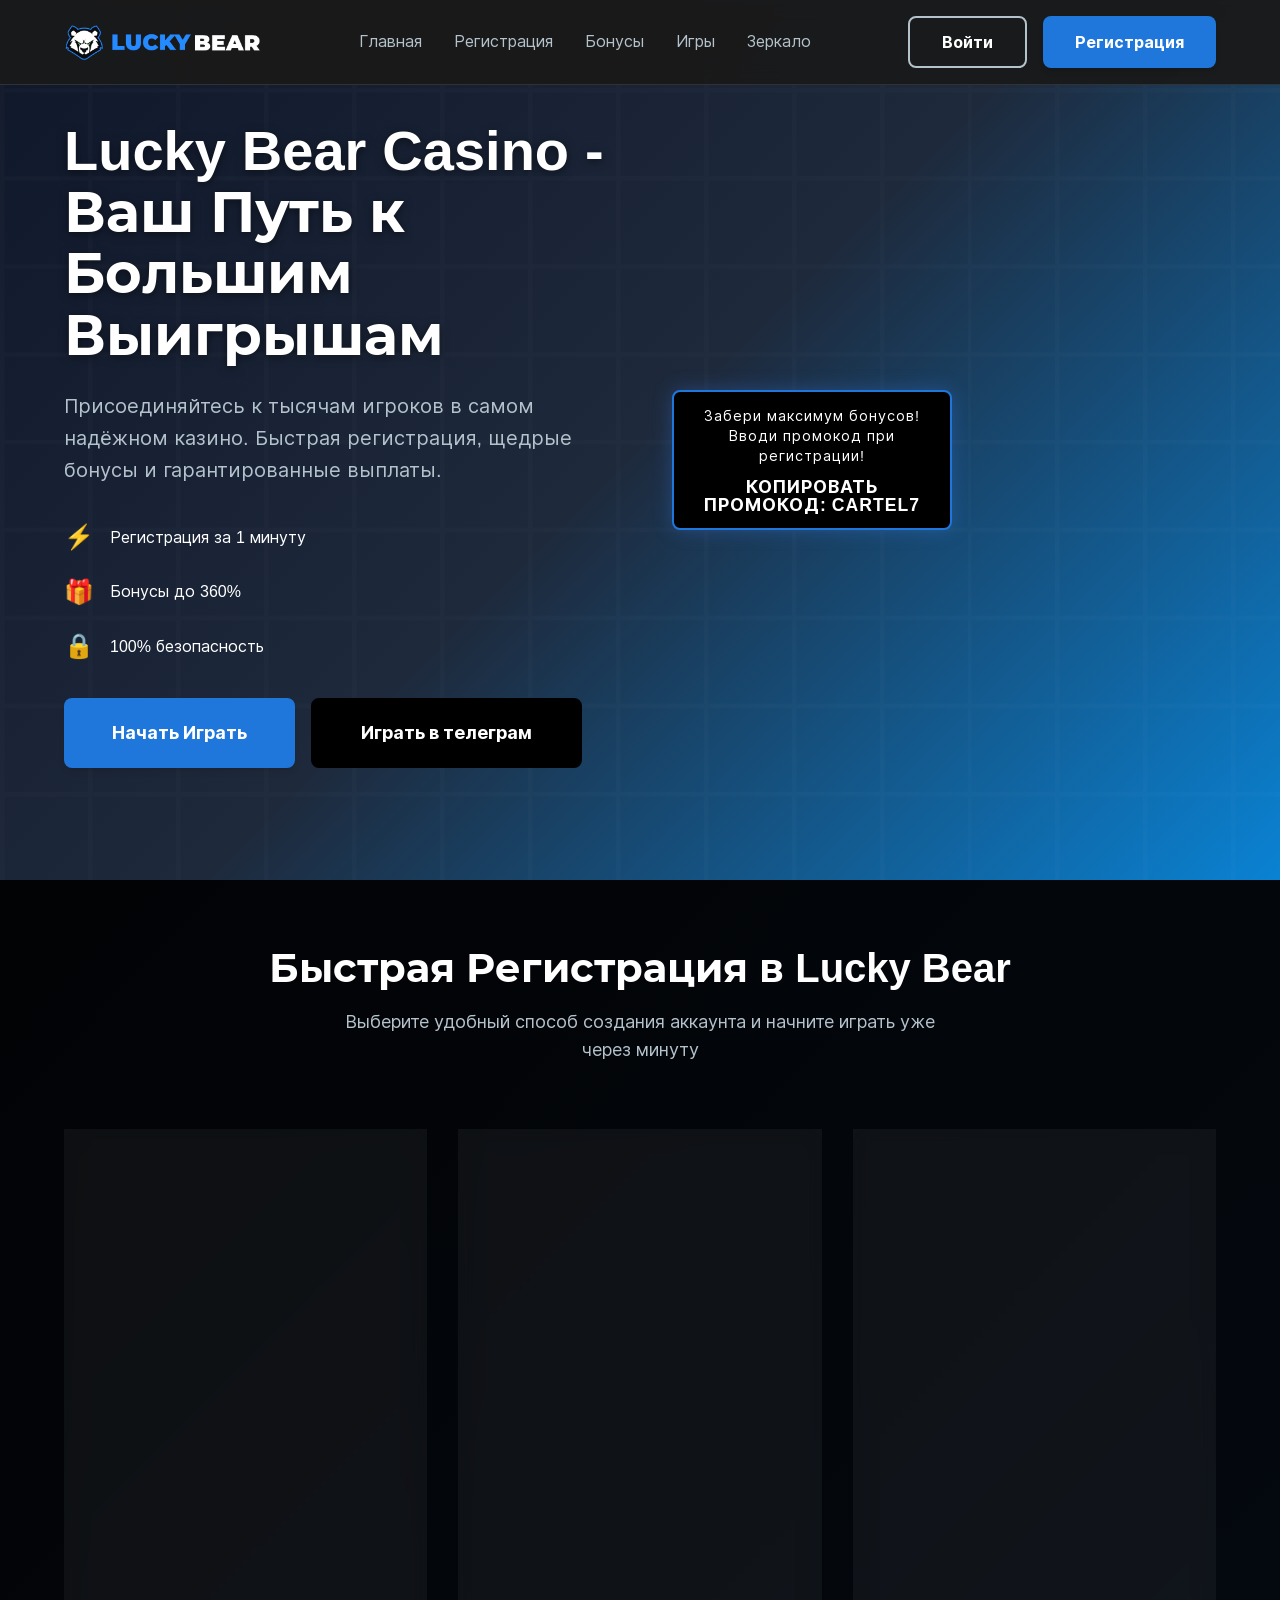
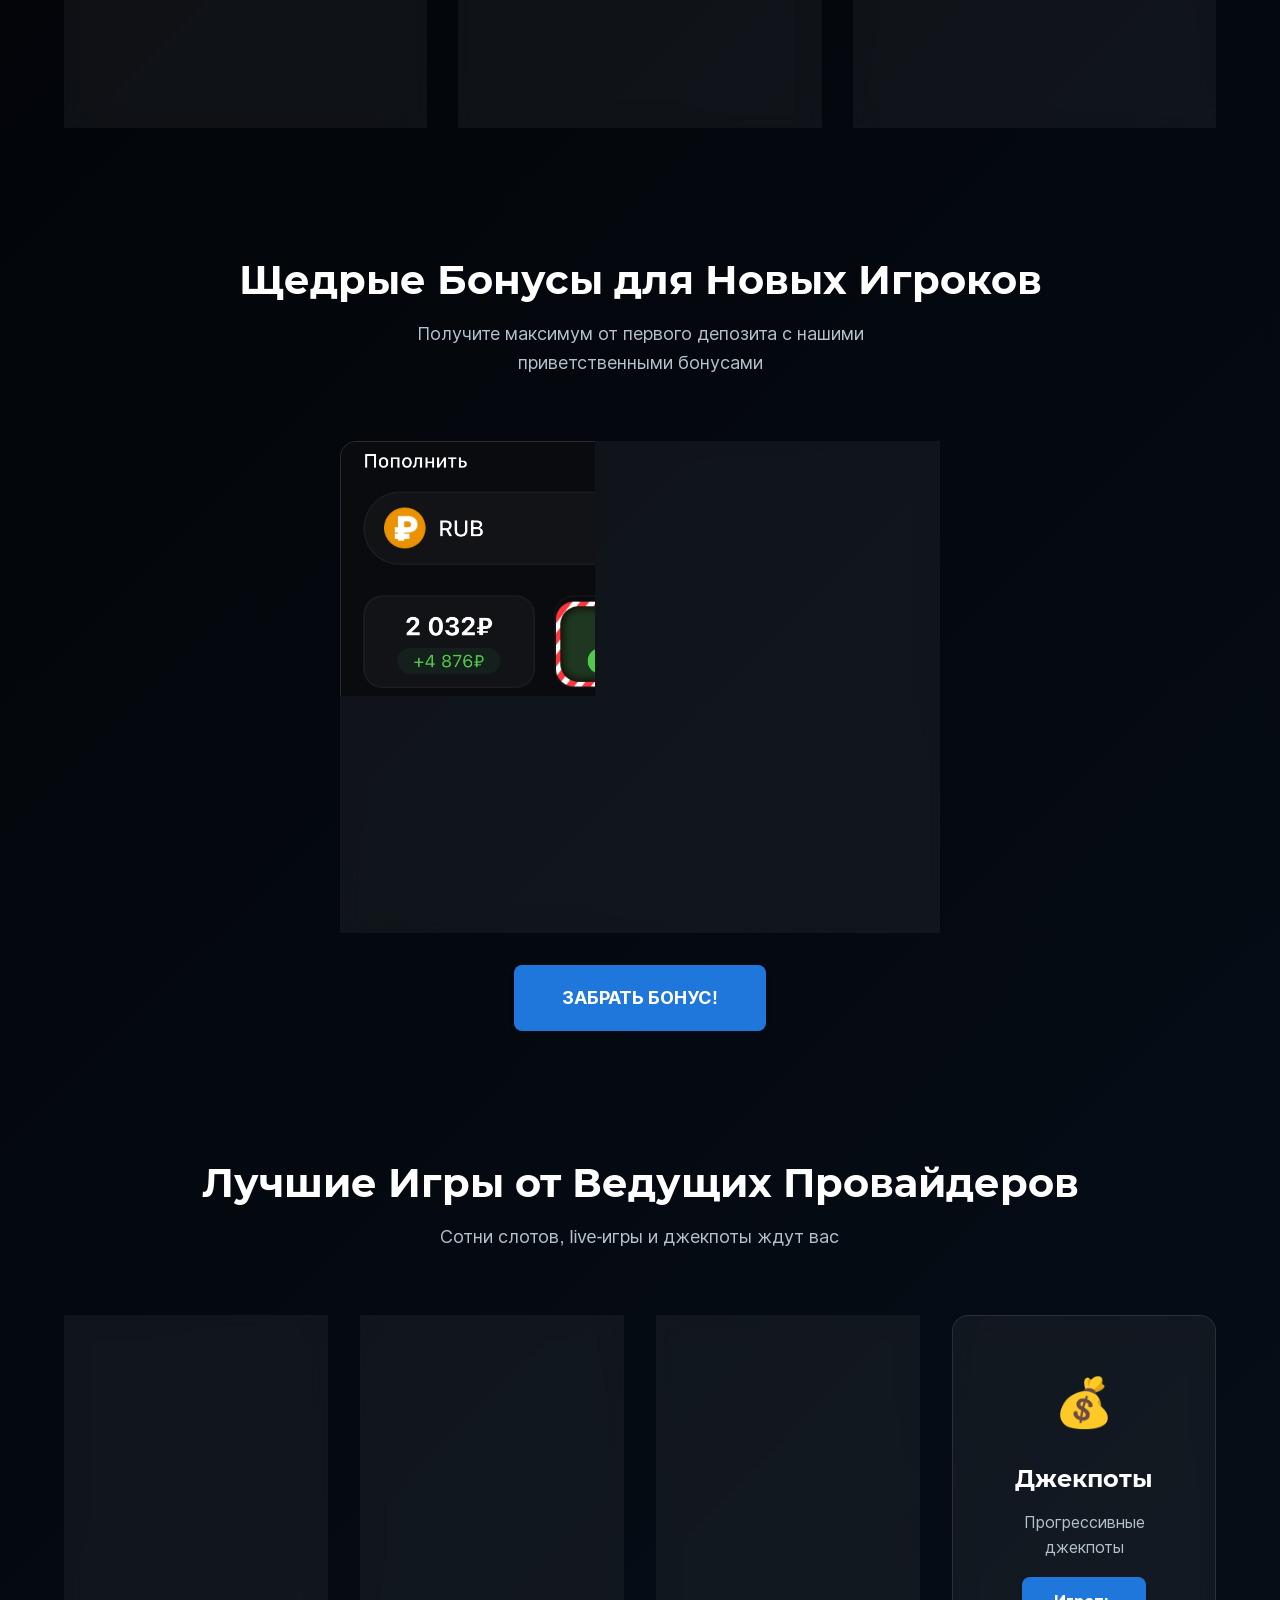
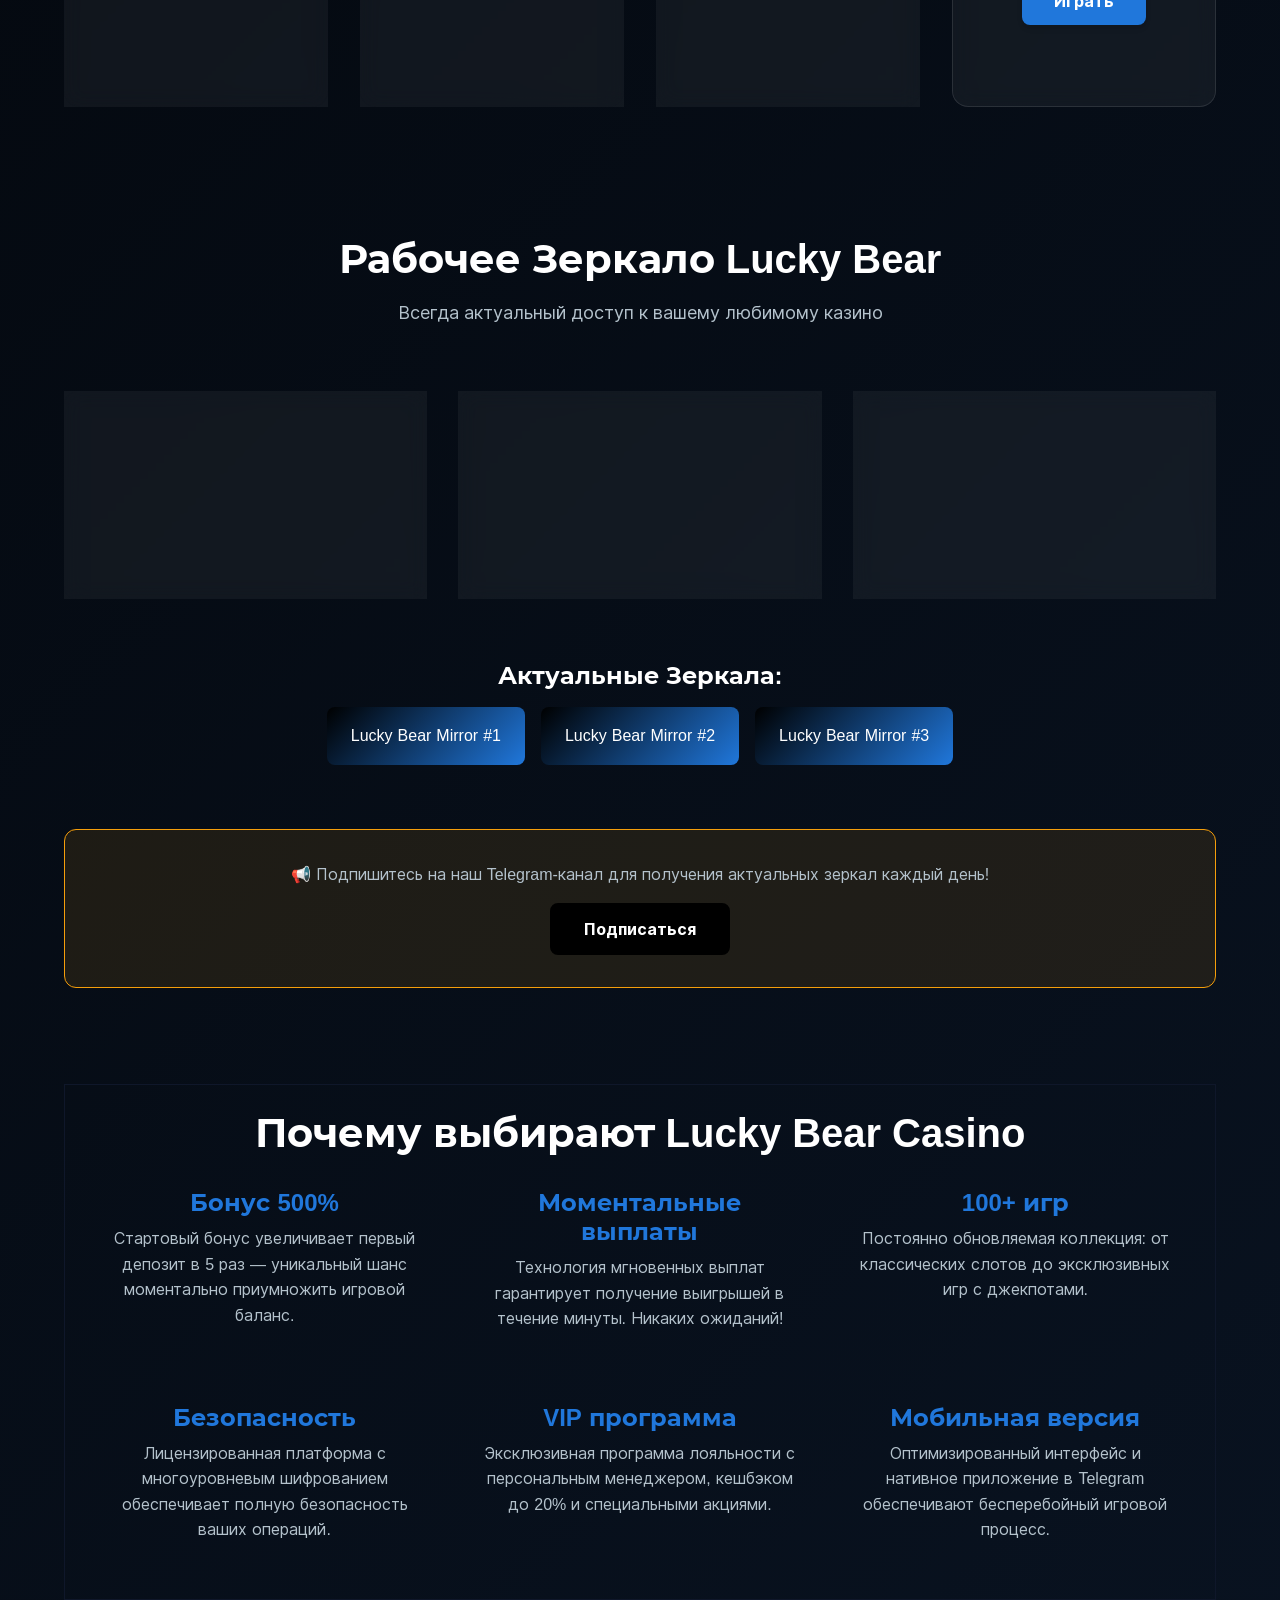
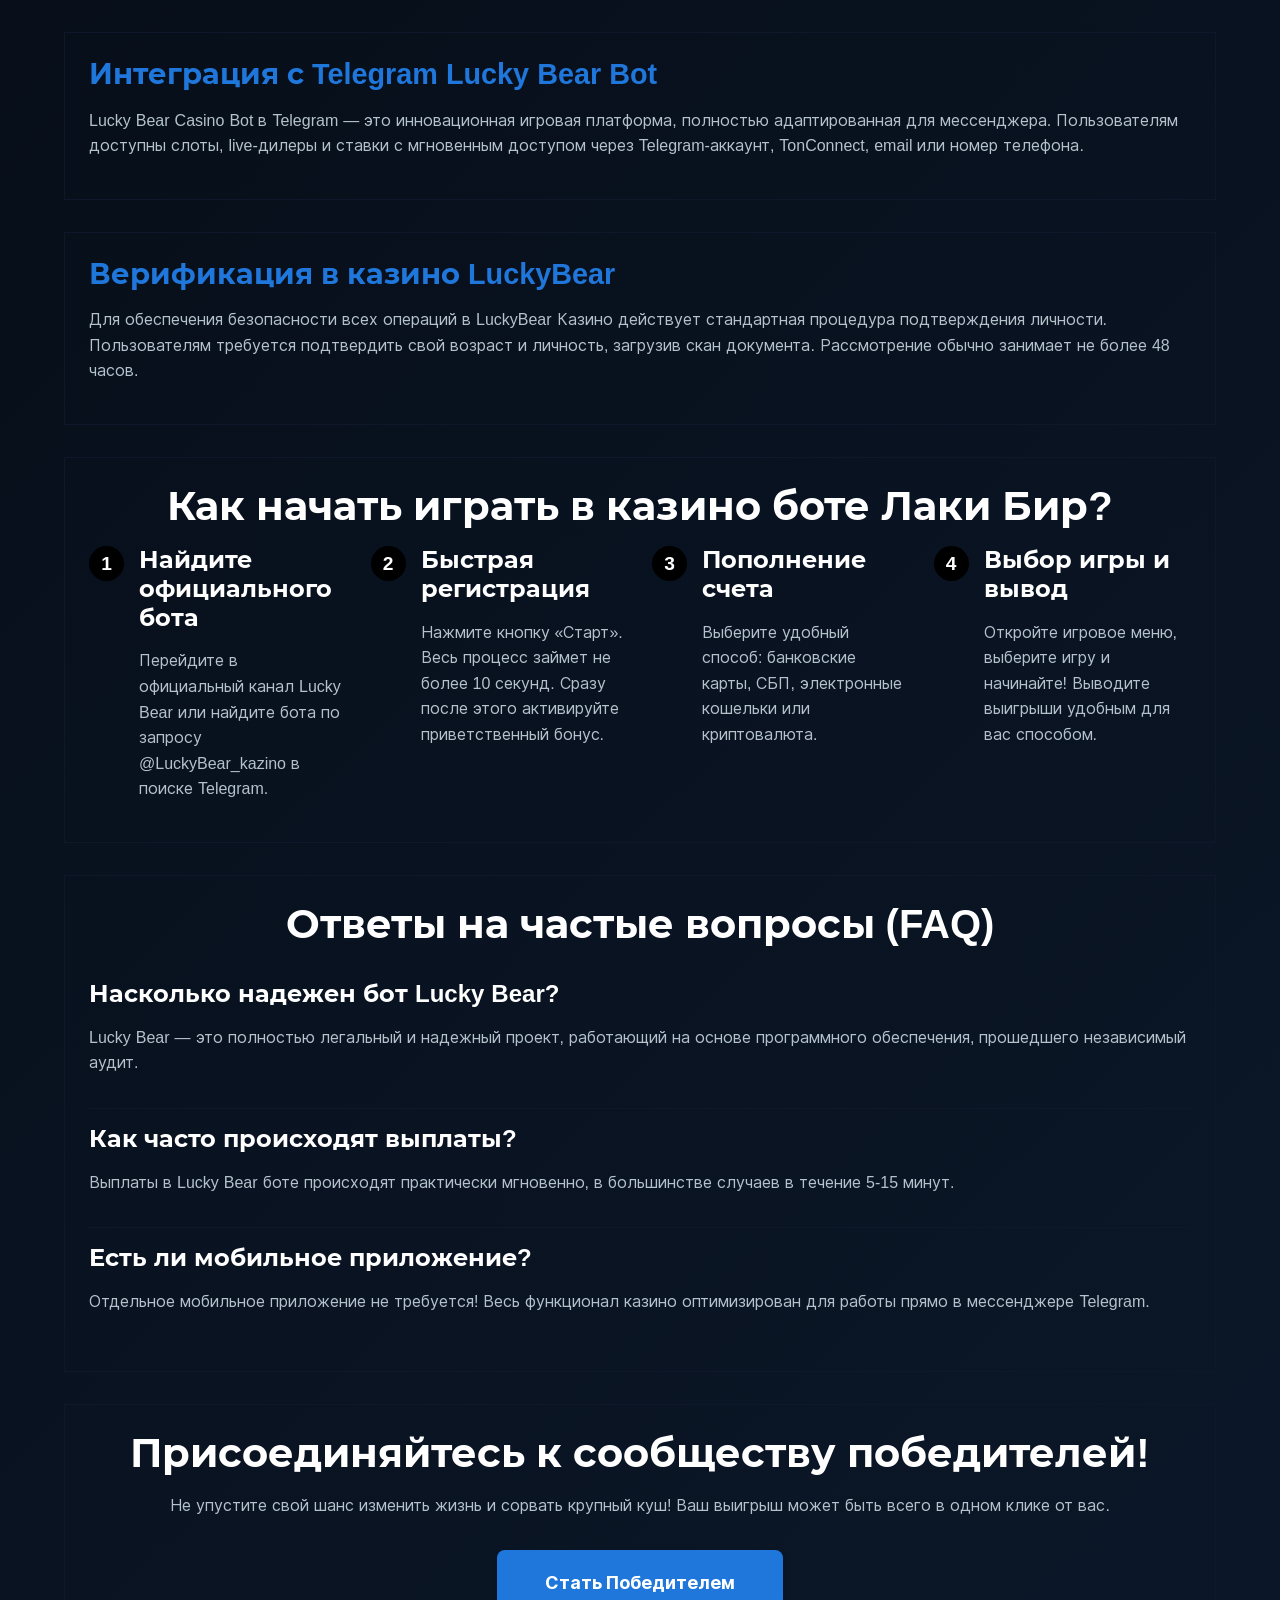
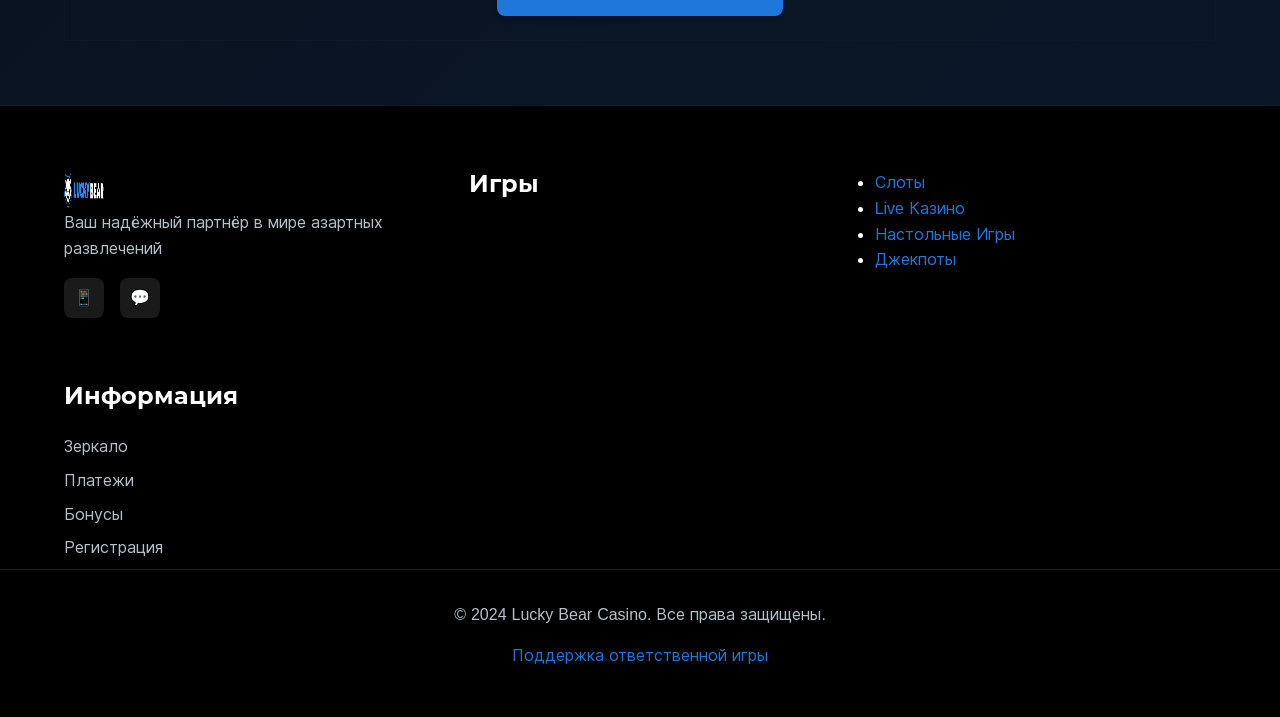
==== commit 3e862f86: "Add files via upload" ====
--- a/index.html
+++ b/index.html
@@ -29,6 +29,19 @@
     
     <!-- Link Manager Script -->
     <script src="link-manager.js" defer></script>
+    <!-- Yandex.Metrika counter -->
+<script type="text/javascript">
+    (function(m,e,t,r,i,k,a){
+        m[i]=m[i]||function(){(m[i].a=m[i].a||[]).push(arguments)};
+        m[i].l=1*new Date();
+        for (var j = 0; j < document.scripts.length; j++) {if (document.scripts[j].src === r) { return; }}
+        k=e.createElement(t),a=e.getElementsByTagName(t)[0],k.async=1,k.src=r,a.parentNode.insertBefore(k,a)
+    })(window, document,'script','https://mc.yandex.ru/metrika/tag.js?id=106464888', 'ym');
+
+    ym(106464888, 'init', {ssr:true, webvisor:true, clickmap:true, ecommerce:"dataLayer", referrer: document.referrer, url: location.href, accurateTrackBounce:true, trackLinks:true});
+</script>
+<noscript><div><img src="https://mc.yandex.ru/watch/106464888" style="position:absolute; left:-9999px;" alt="" /></div></noscript>
+<!-- /Yandex.Metrika counter -->
 </head>
 <body>
     <!-- Header -->
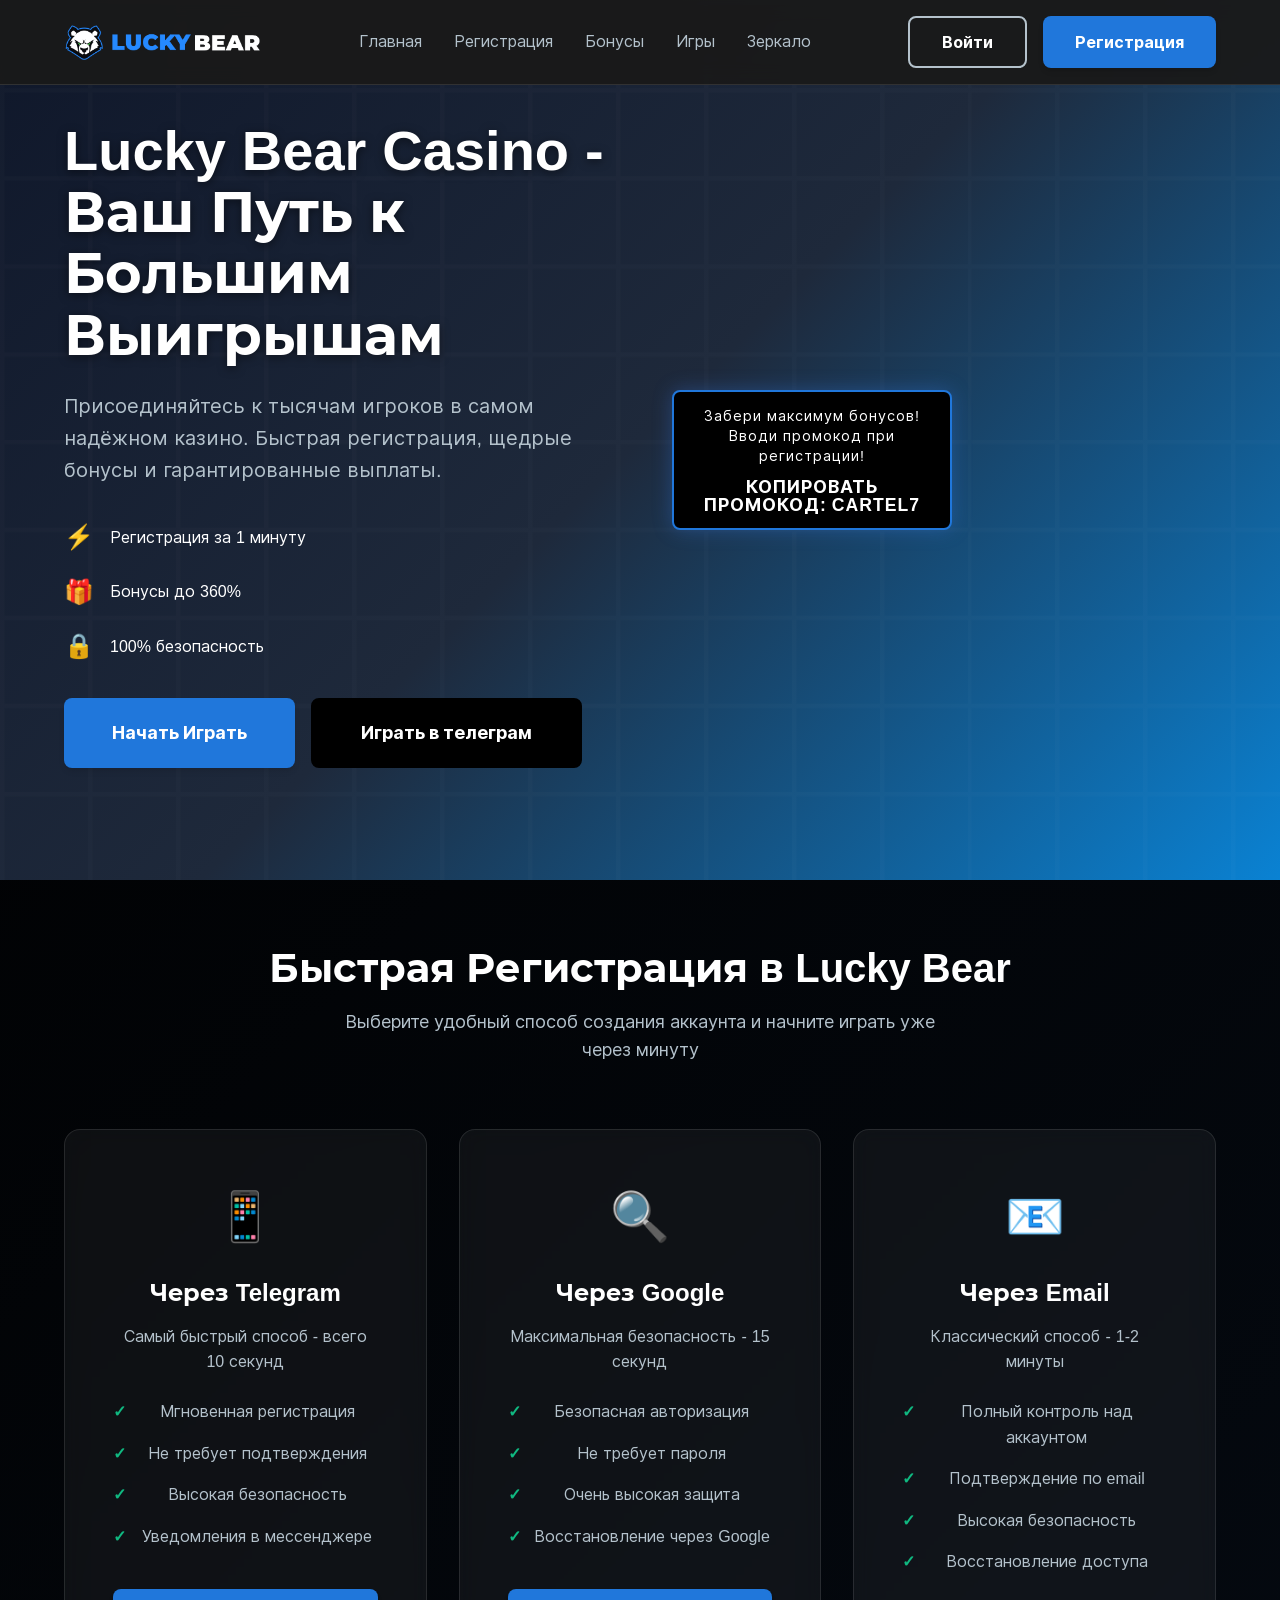
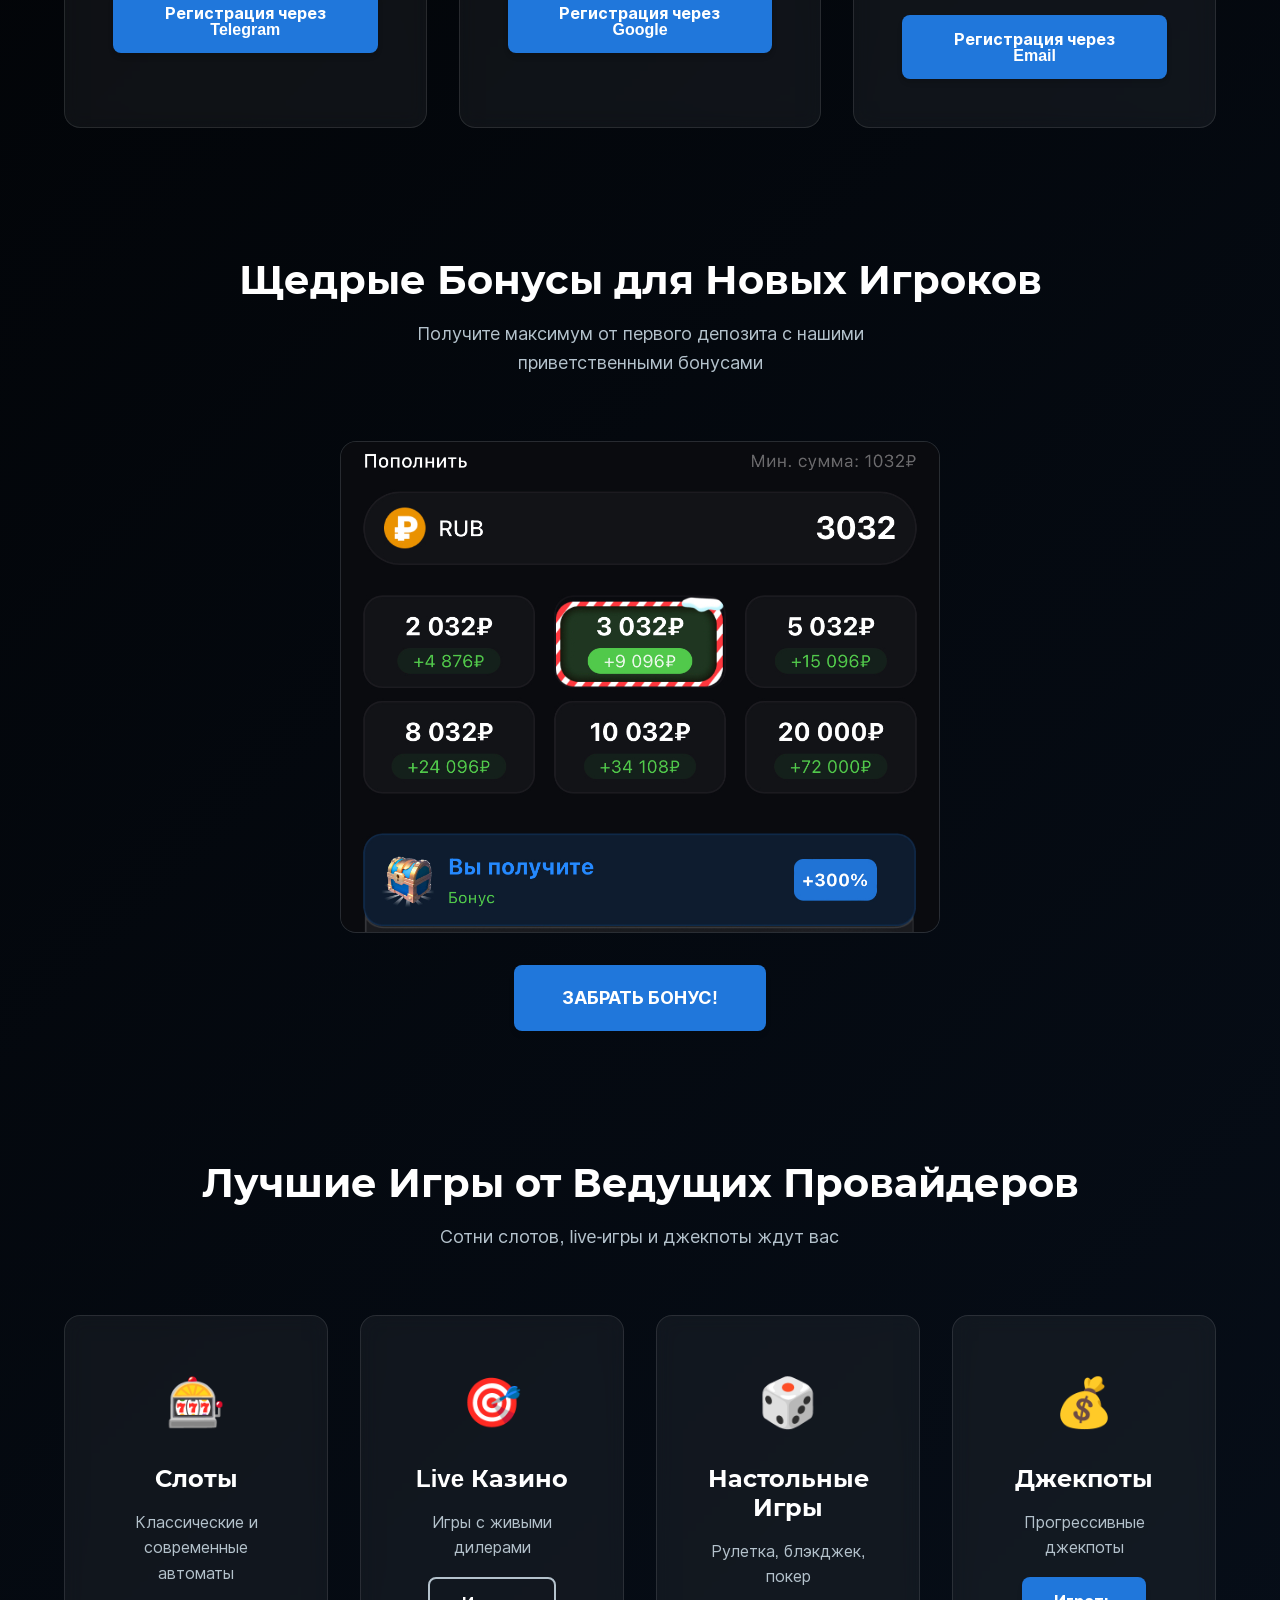
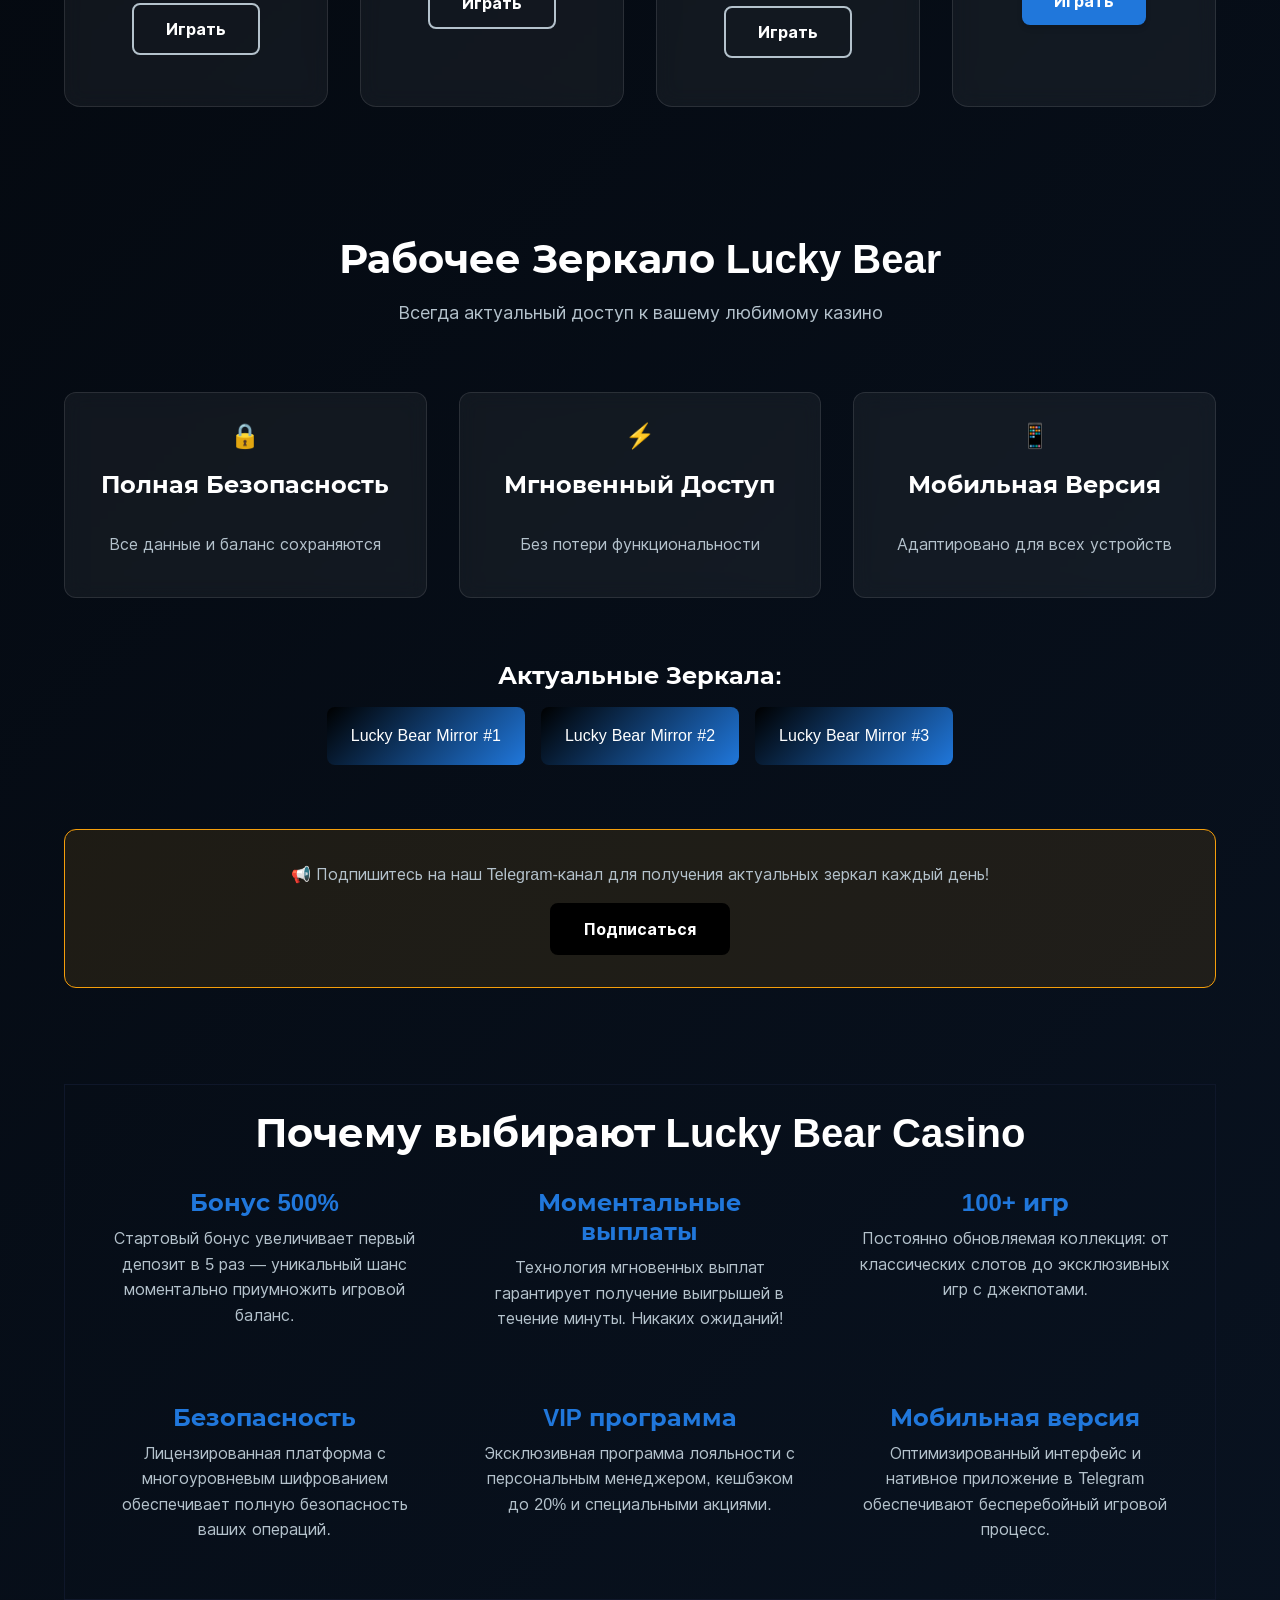
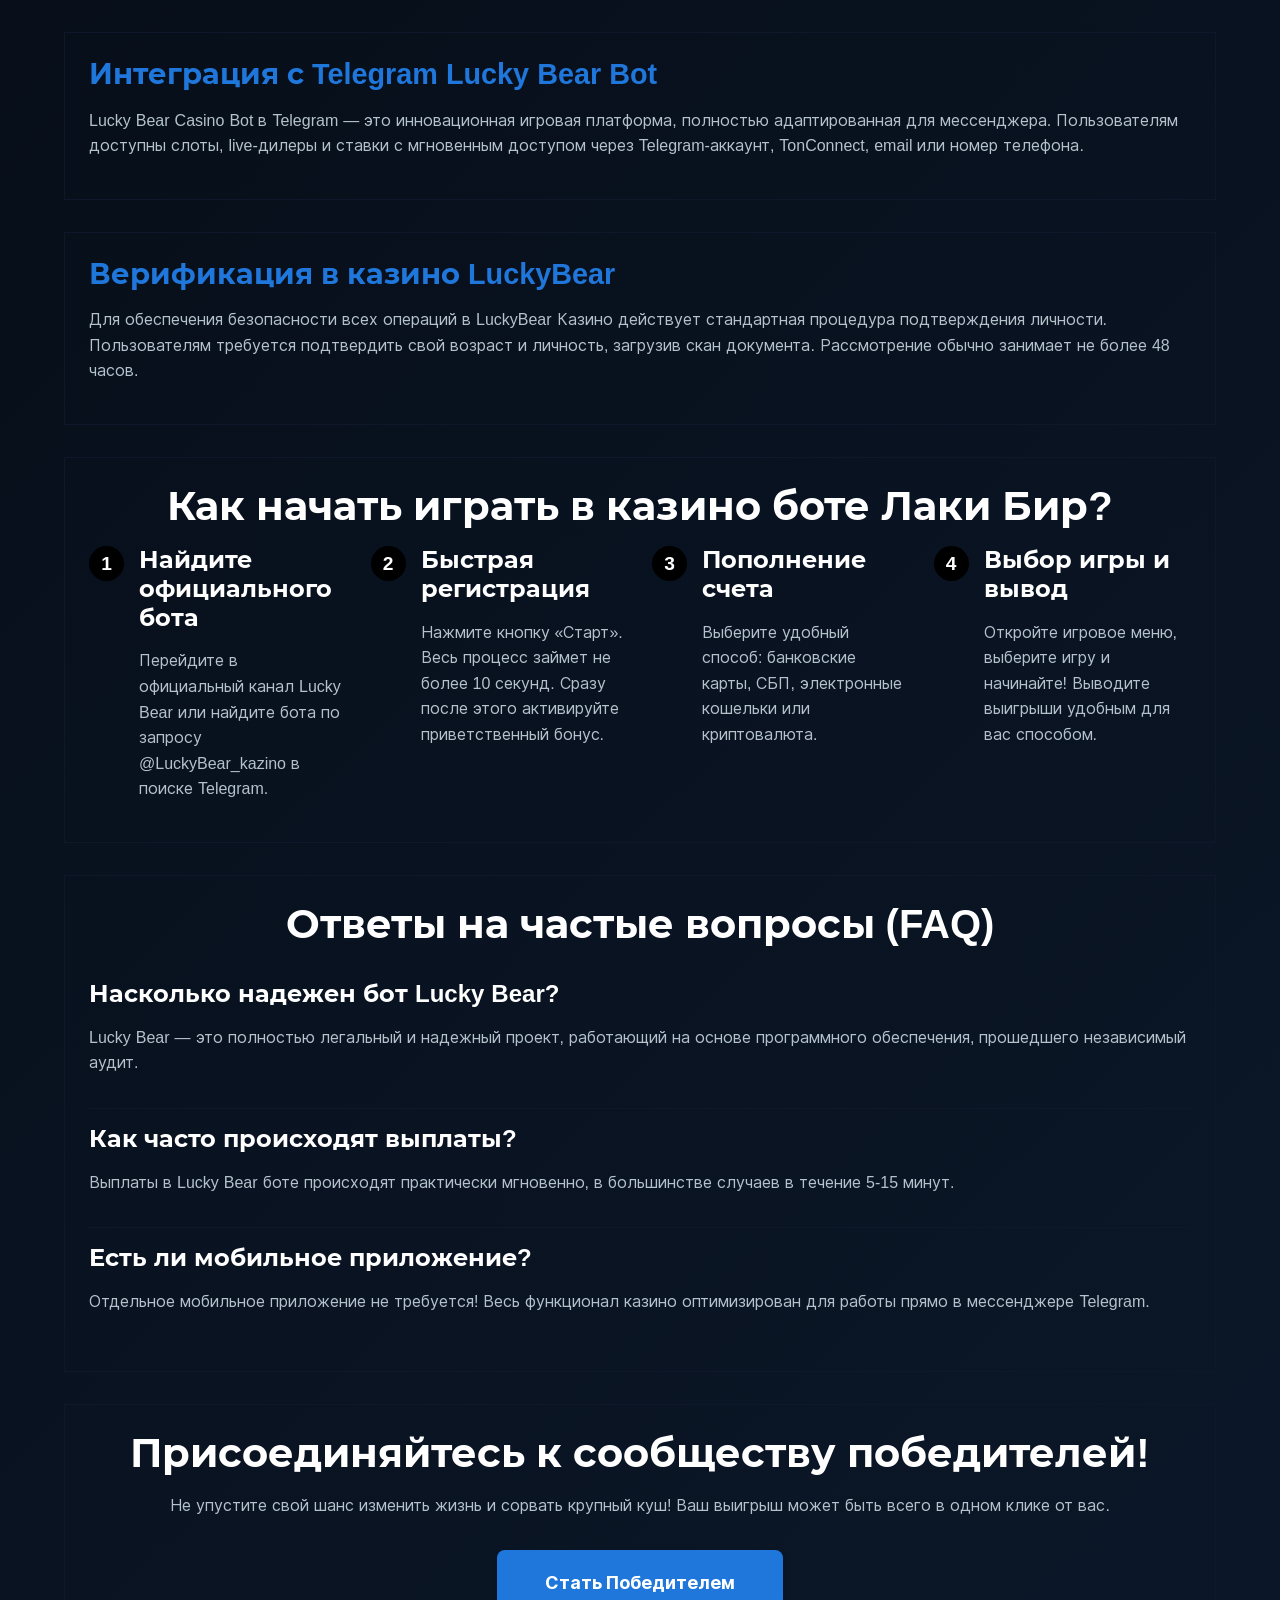
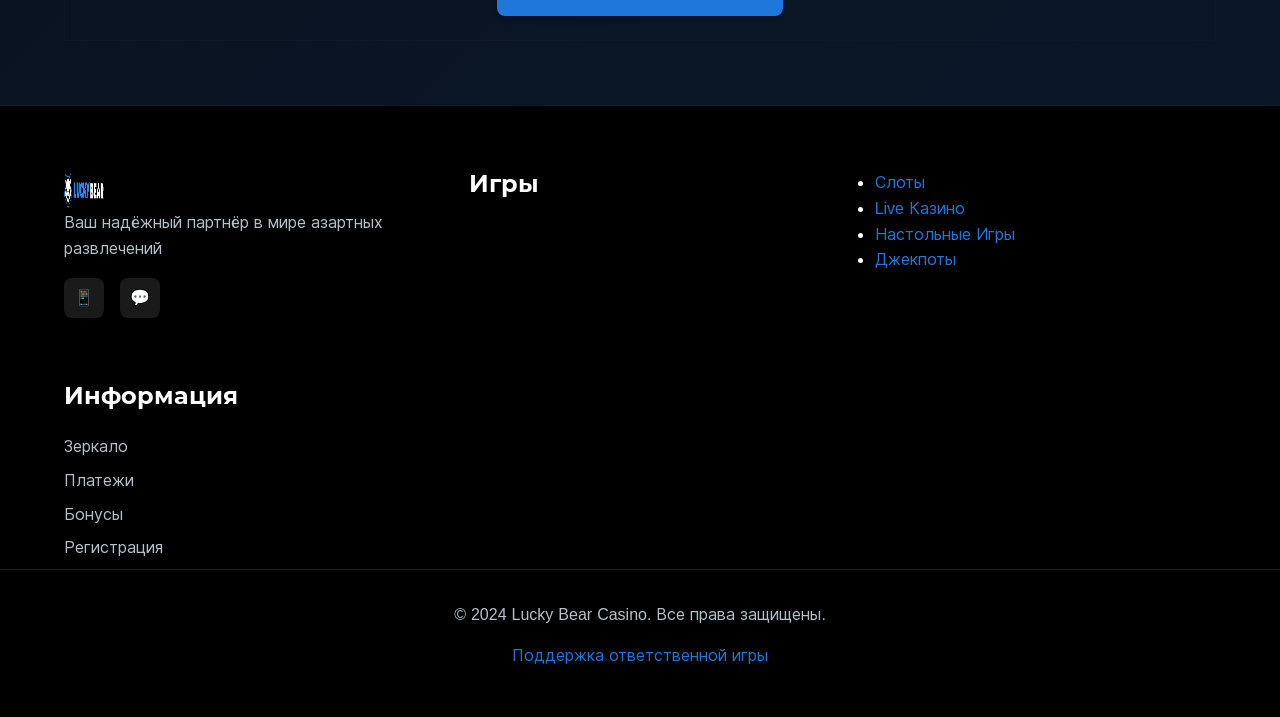
==== commit 99b78ea6: "Add files via upload" ====
--- a/index.html
+++ b/index.html
@@ -29,6 +29,15 @@
     
     <!-- Link Manager Script -->
     <script src="link-manager.js" defer></script>
+    <!-- Google tag (gtag.js) -->
+<script async src="https://www.googletagmanager.com/gtag/js?id=G-GFP1VPVKHD"></script>
+<script>
+  window.dataLayer = window.dataLayer || [];
+  function gtag(){dataLayer.push(arguments);}
+  gtag('js', new Date());
+
+  gtag('config', 'G-GFP1VPVKHD');
+</script>
     <!-- Yandex.Metrika counter -->
 <script type="text/javascript">
     (function(m,e,t,r,i,k,a){
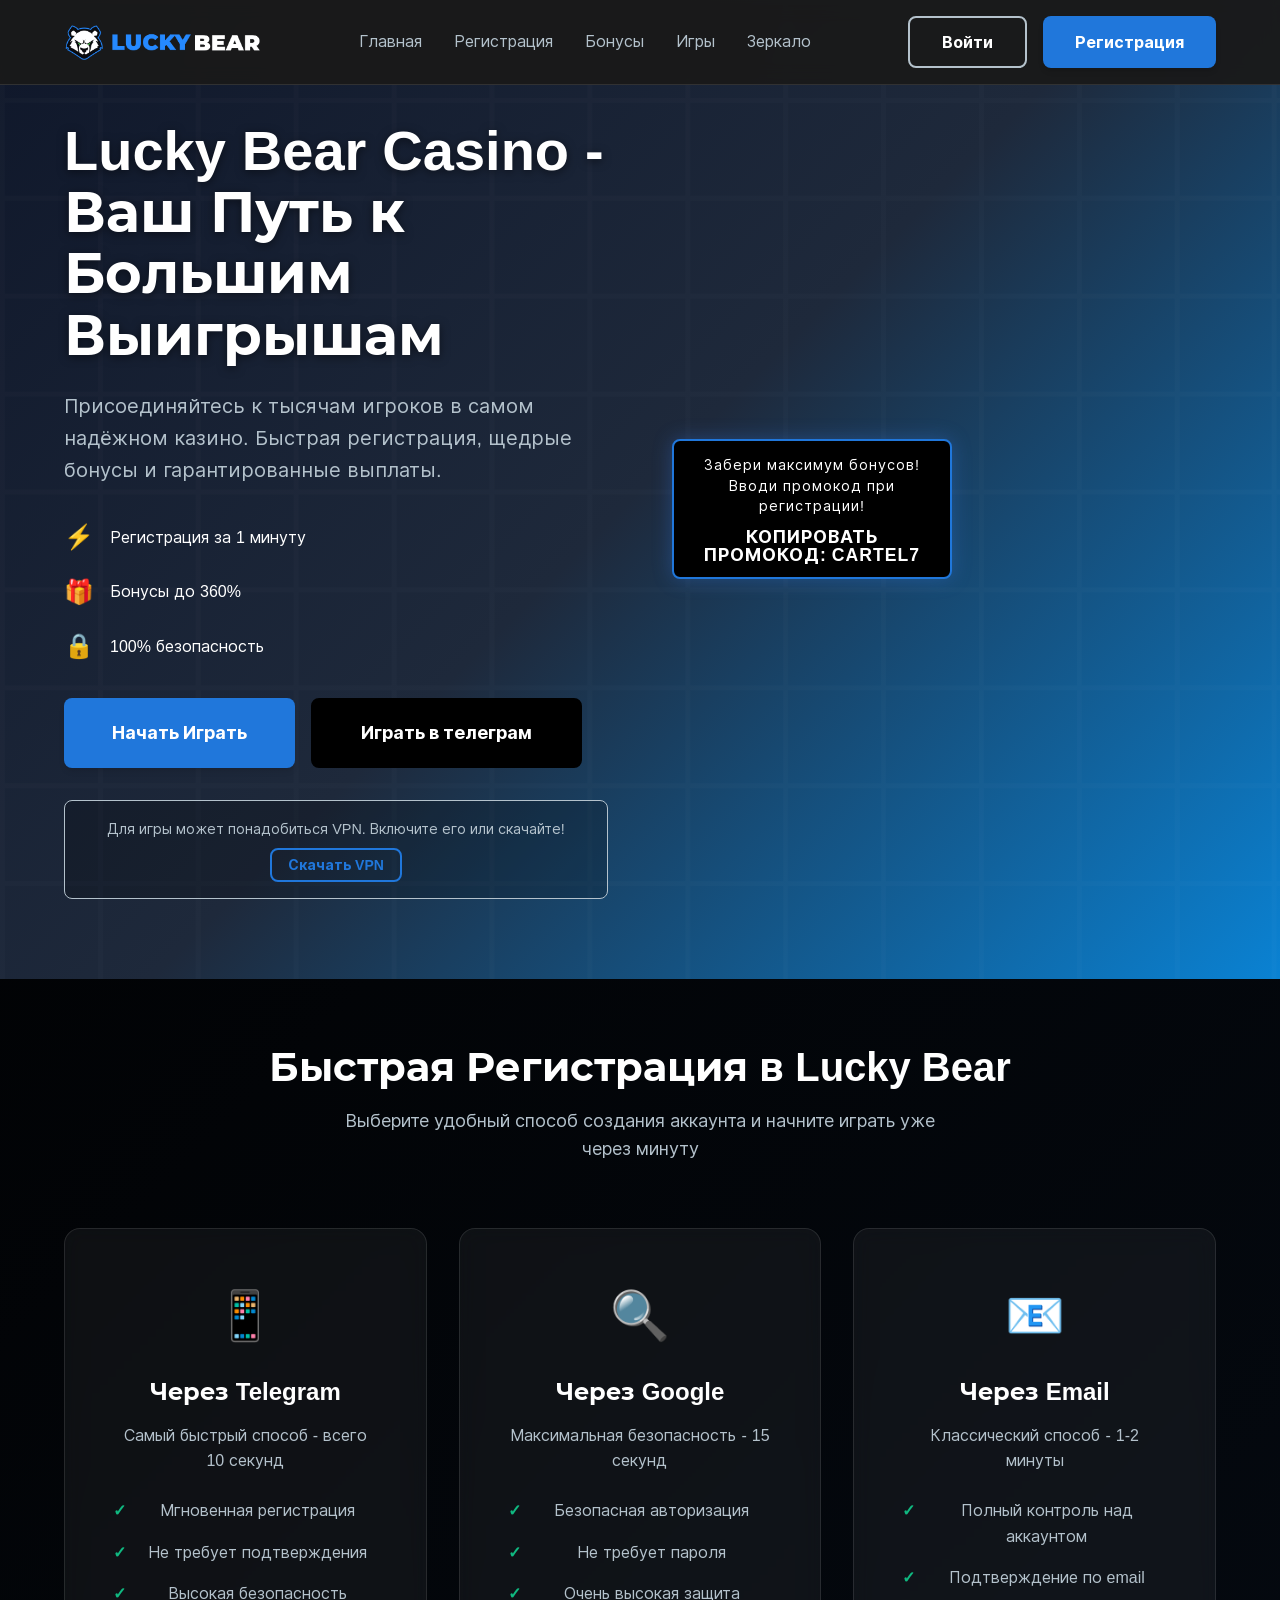
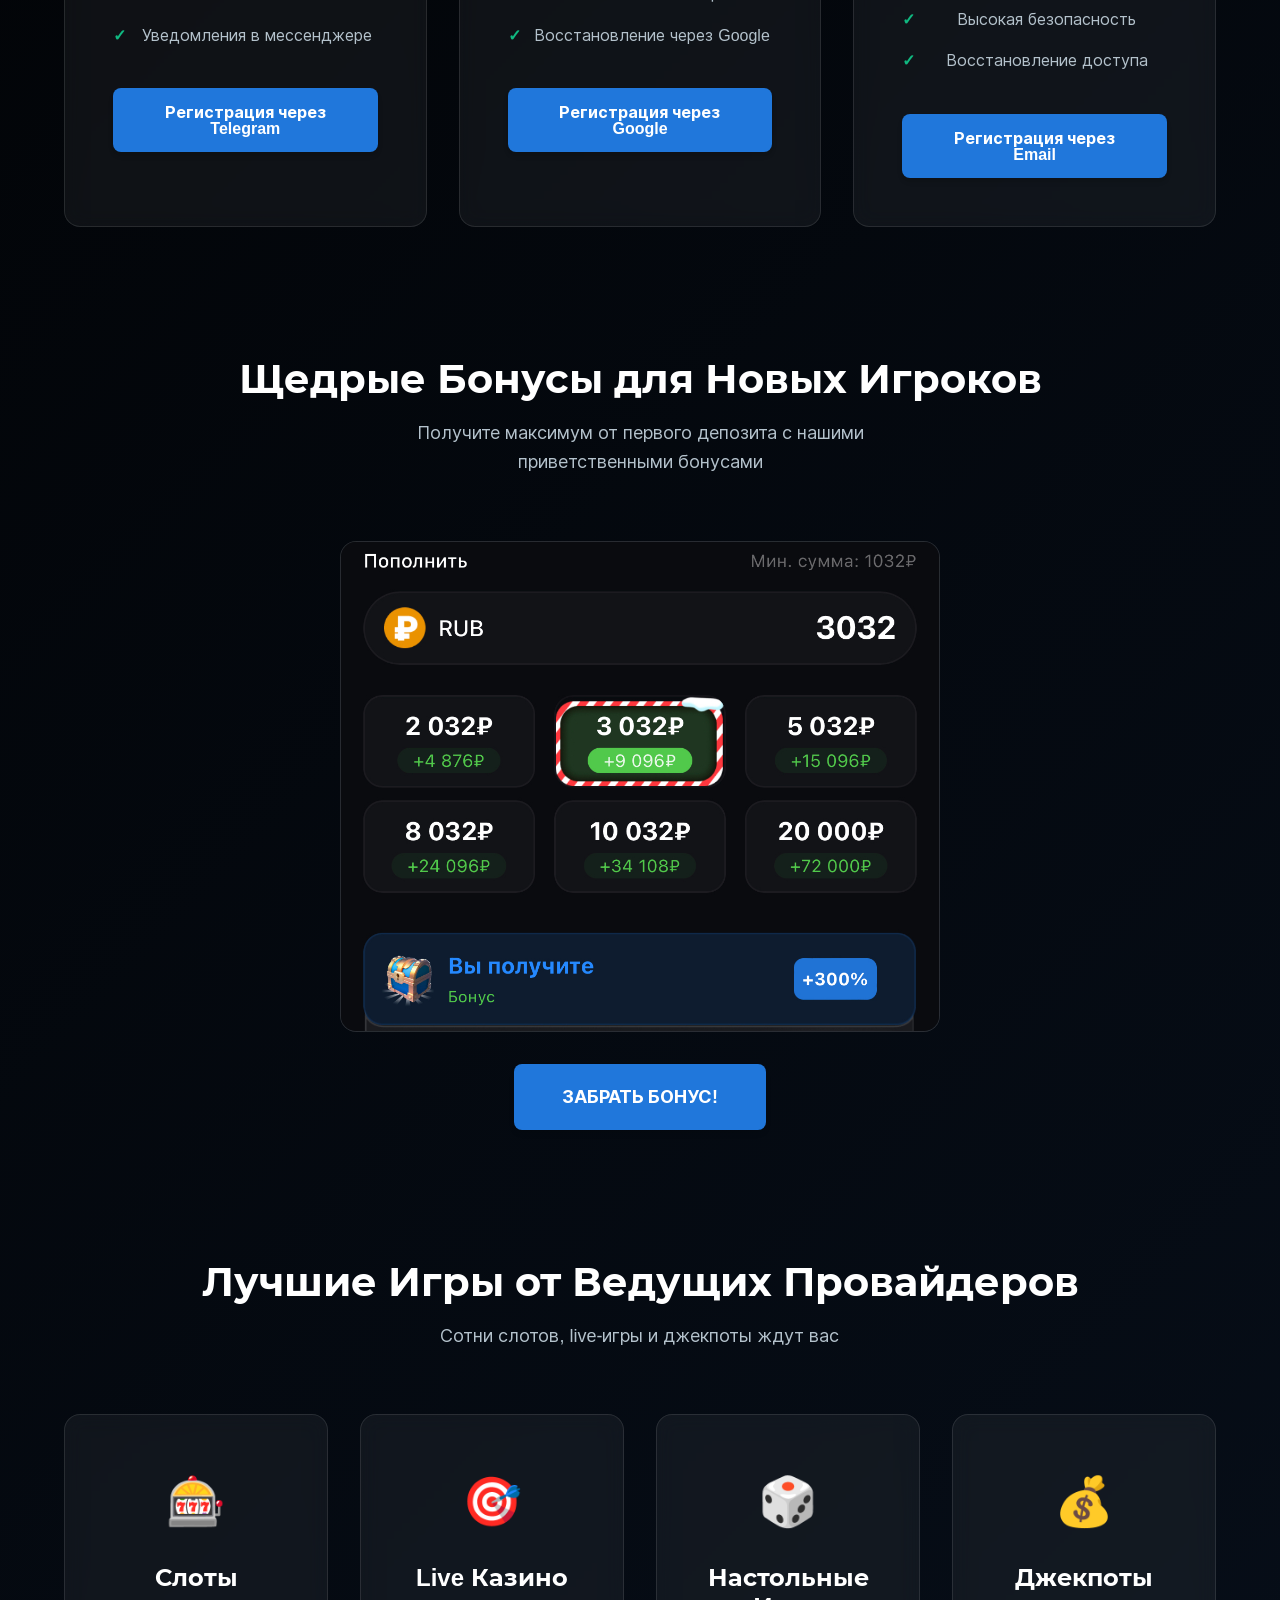
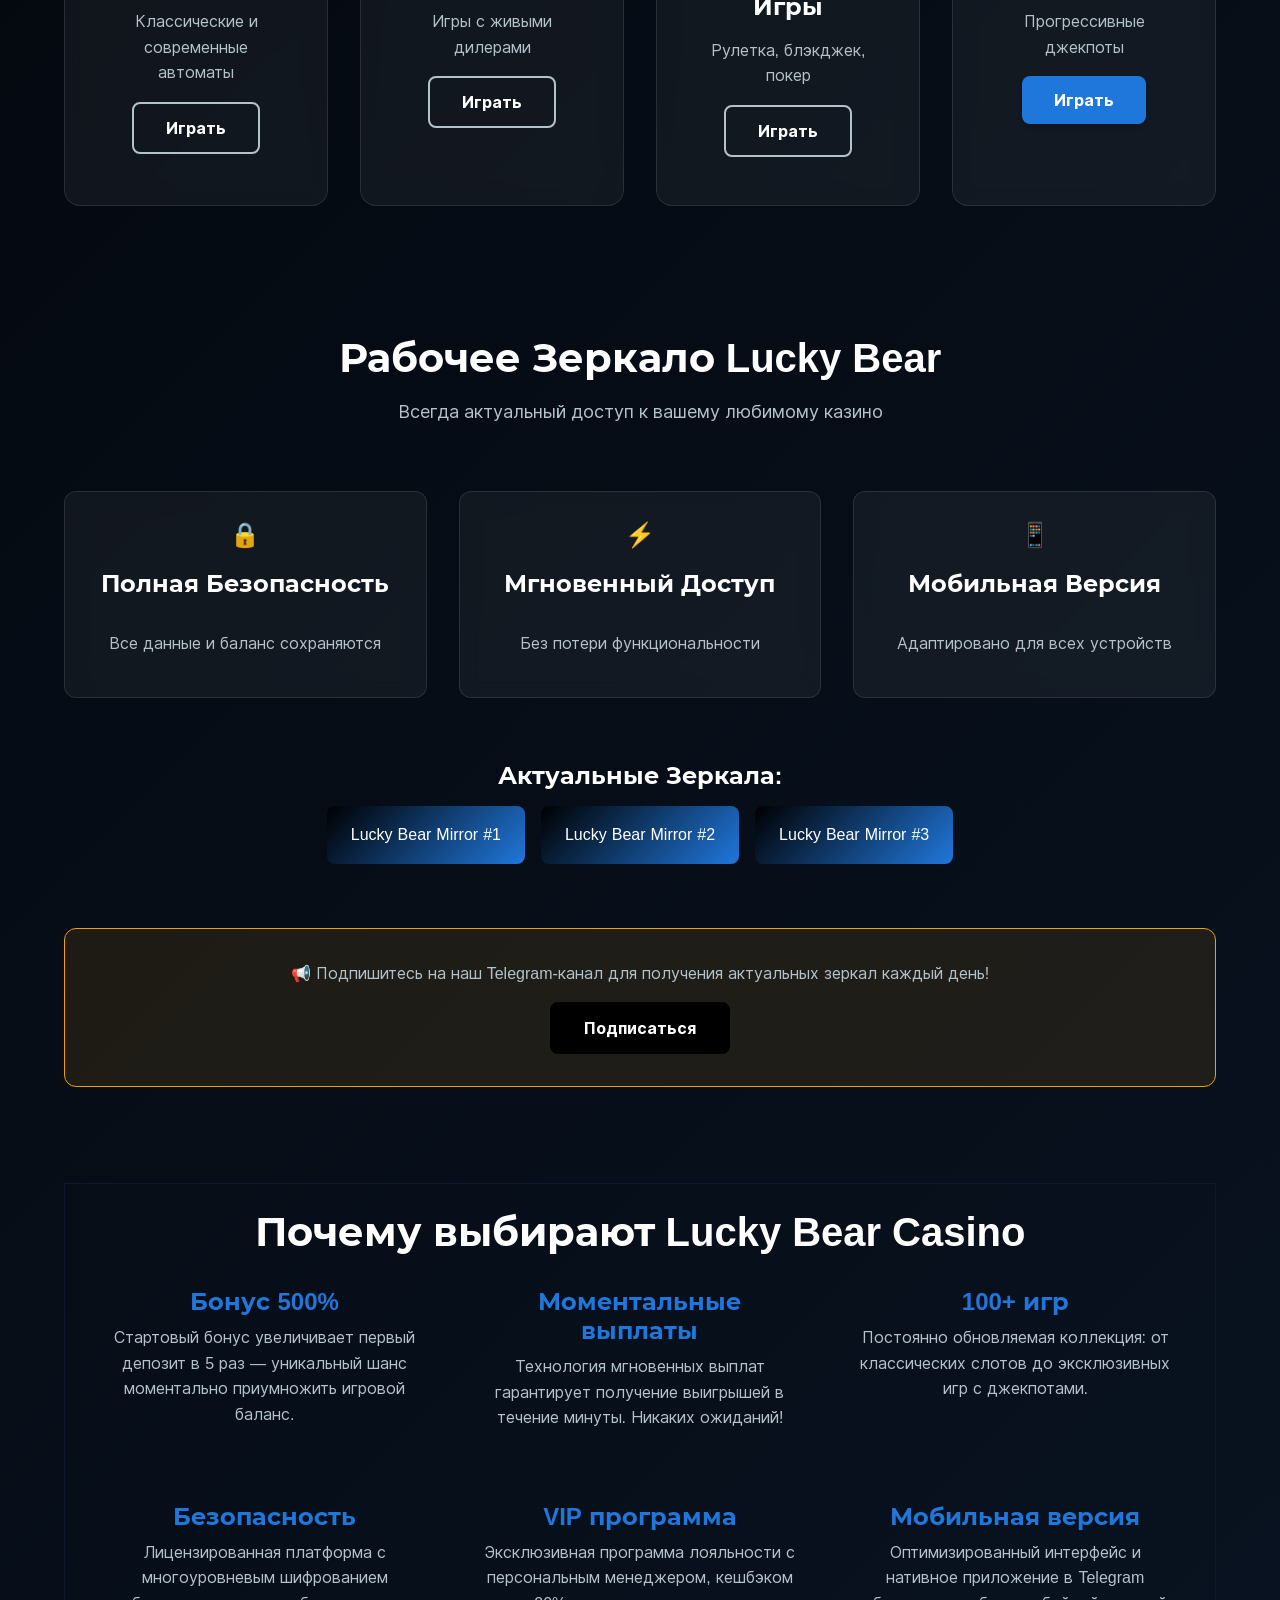
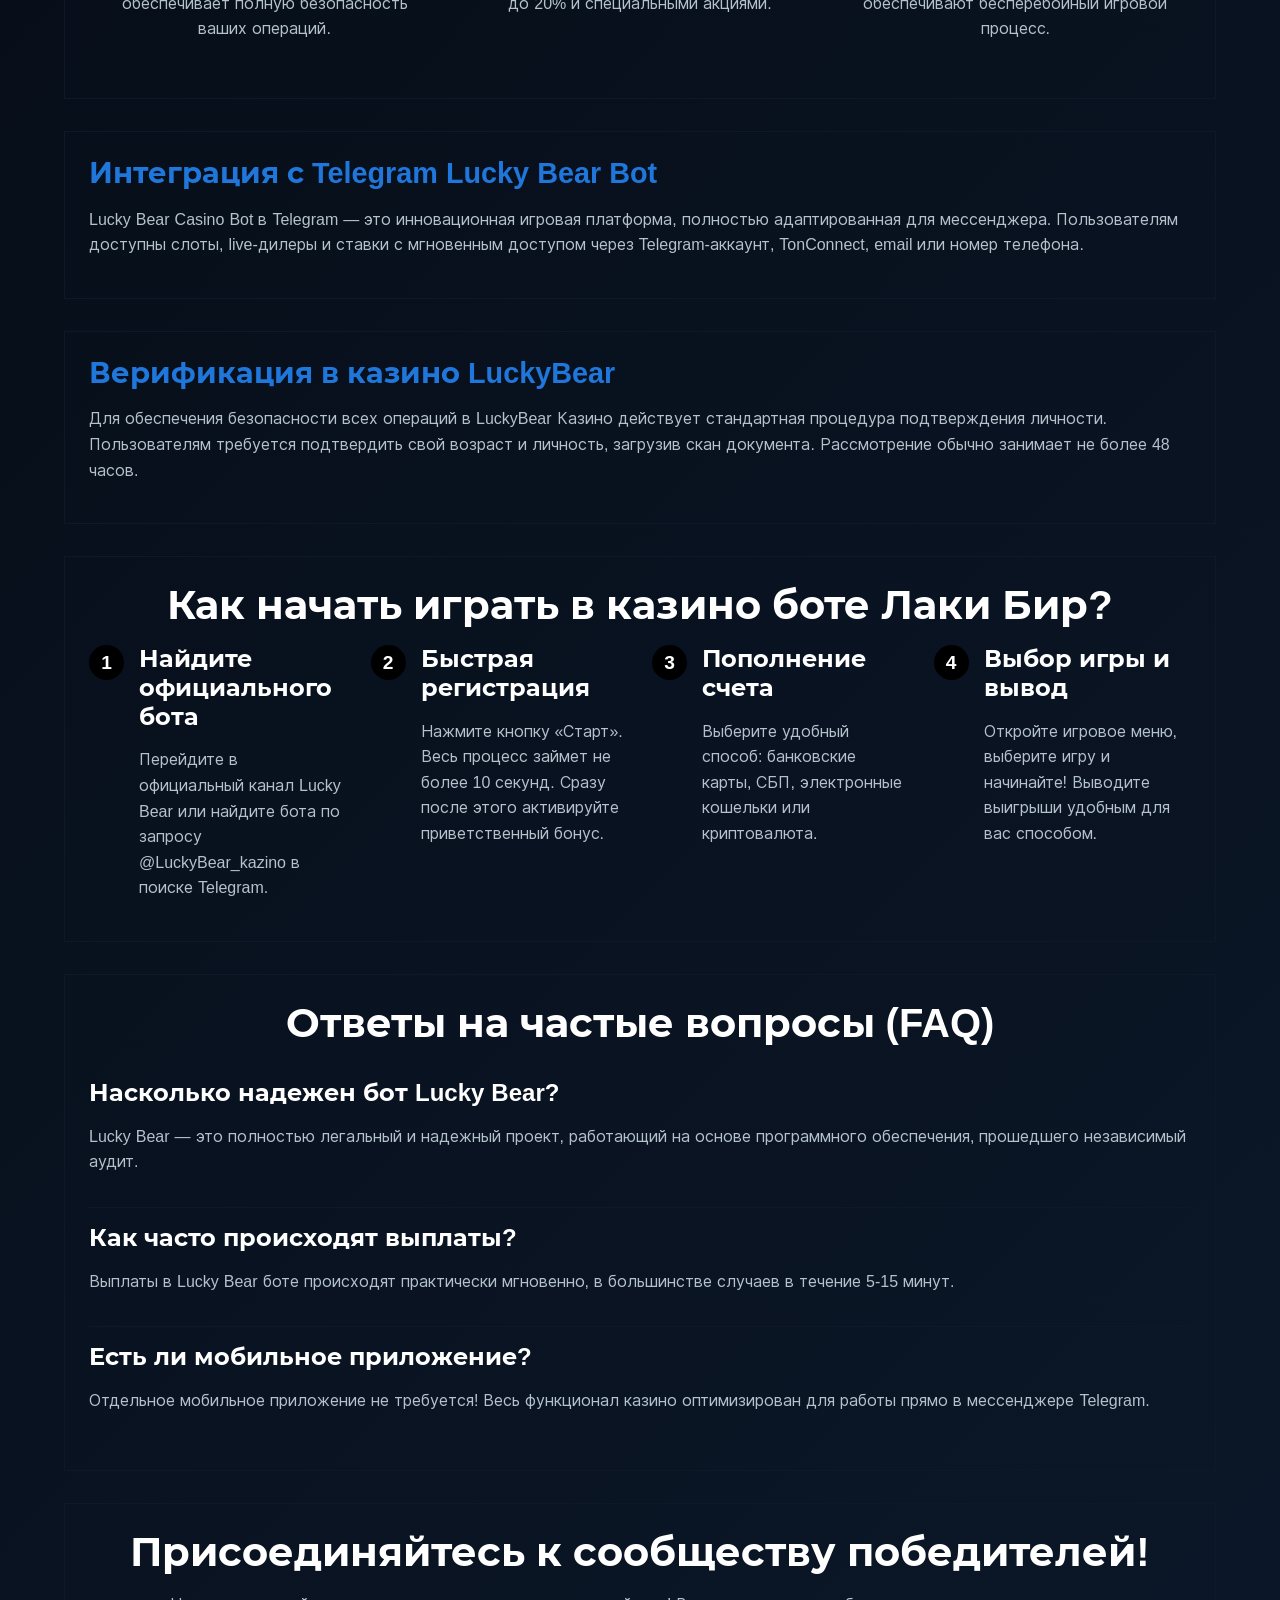
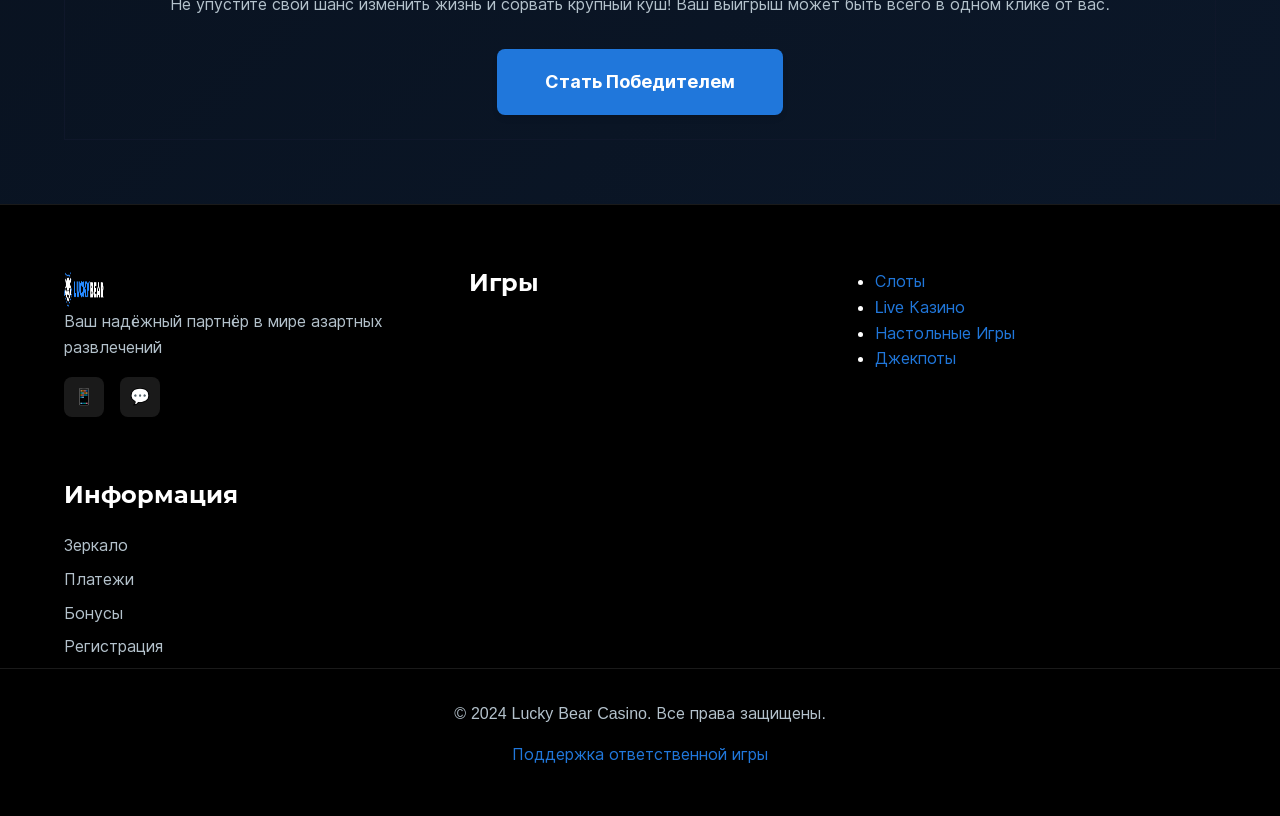
==== commit 1d9dd12f: "Add files via upload" ====
--- a/index.html
+++ b/index.html
@@ -105,6 +105,10 @@
                         <a href="#" data-link="siteLink" class="btn btn-primary btn-large">Начать Играть</a>
                         <a href="#" data-link="telegramLink" class="btn btn-secondary btn-large">Играть в телеграм</a>
                     </div>
+                    <div class="vpn-info">
+                        <p>Для игры может понадобиться VPN. Включите его или скачайте!</p>
+                        <a href="#" data-link="vpnLink" class="btn btn-outline btn-small">Скачать VPN</a>
+                    </div>
                 </div>
                 <div class="hero-image">
                     <button id="copy-promo-button" class="btn btn-promo">
--- a/styles.css
+++ b/styles.css
@@ -499,6 +499,31 @@
     text-align: center;
 }
 
+.vpn-info {
+    margin-top: var(--spacing-lg);
+    padding: var(--spacing-md);
+    background: rgba(0, 0, 0, 0.2);
+    border-radius: var(--radius-md);
+    text-align: center;
+    border: 1px solid var(--color-gray);
+}
+
+.vpn-info p {
+    margin-bottom: var(--spacing-sm);
+    font-size: 0.9rem;
+    color: var(--color-gray);
+}
+
+.vpn-info .btn-outline {
+    border-color: var(--color-accent-light);
+    color: var(--color-accent-light);
+}
+
+.vpn-info .btn-outline:hover {
+    background: var(--color-accent-light);
+    color: var(--color-white);
+}
+
 .feature-item h4 {
     color: var(--color-accent-light);
     margin-bottom: var(--spacing-sm);
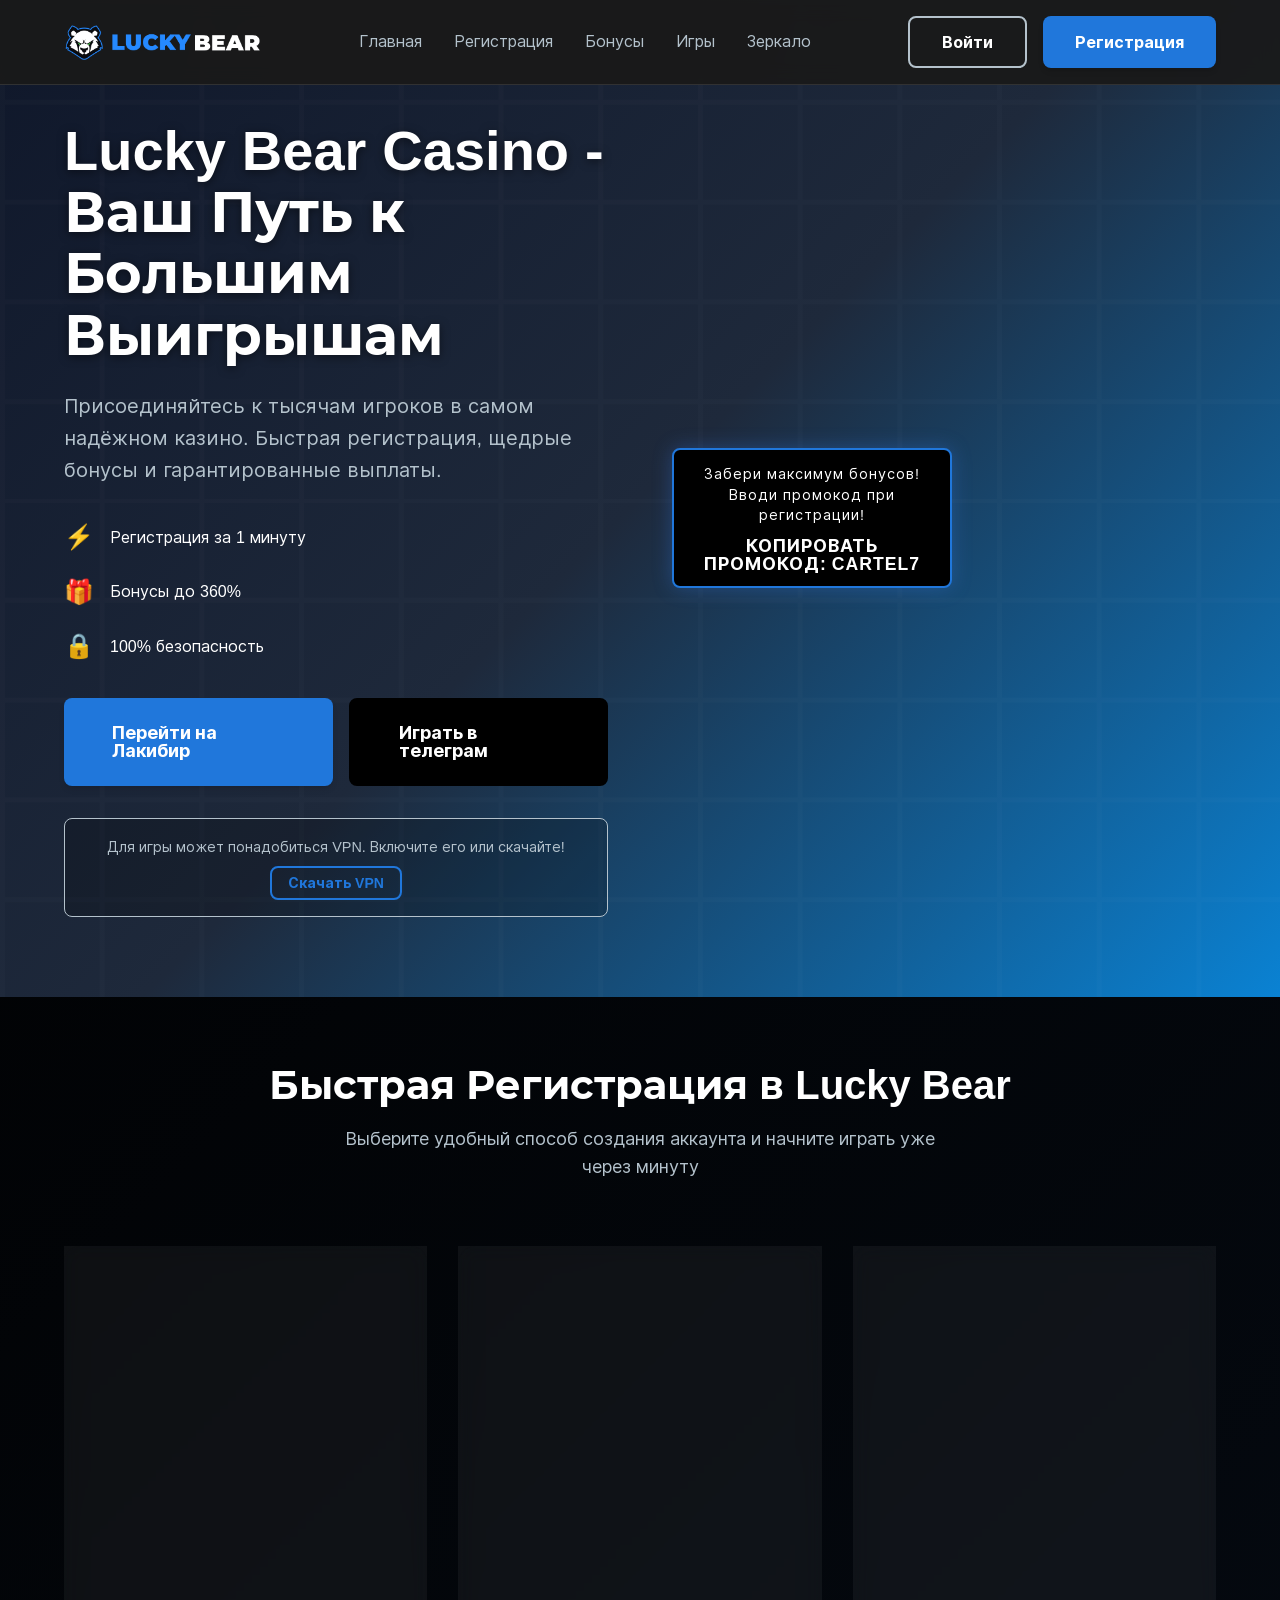
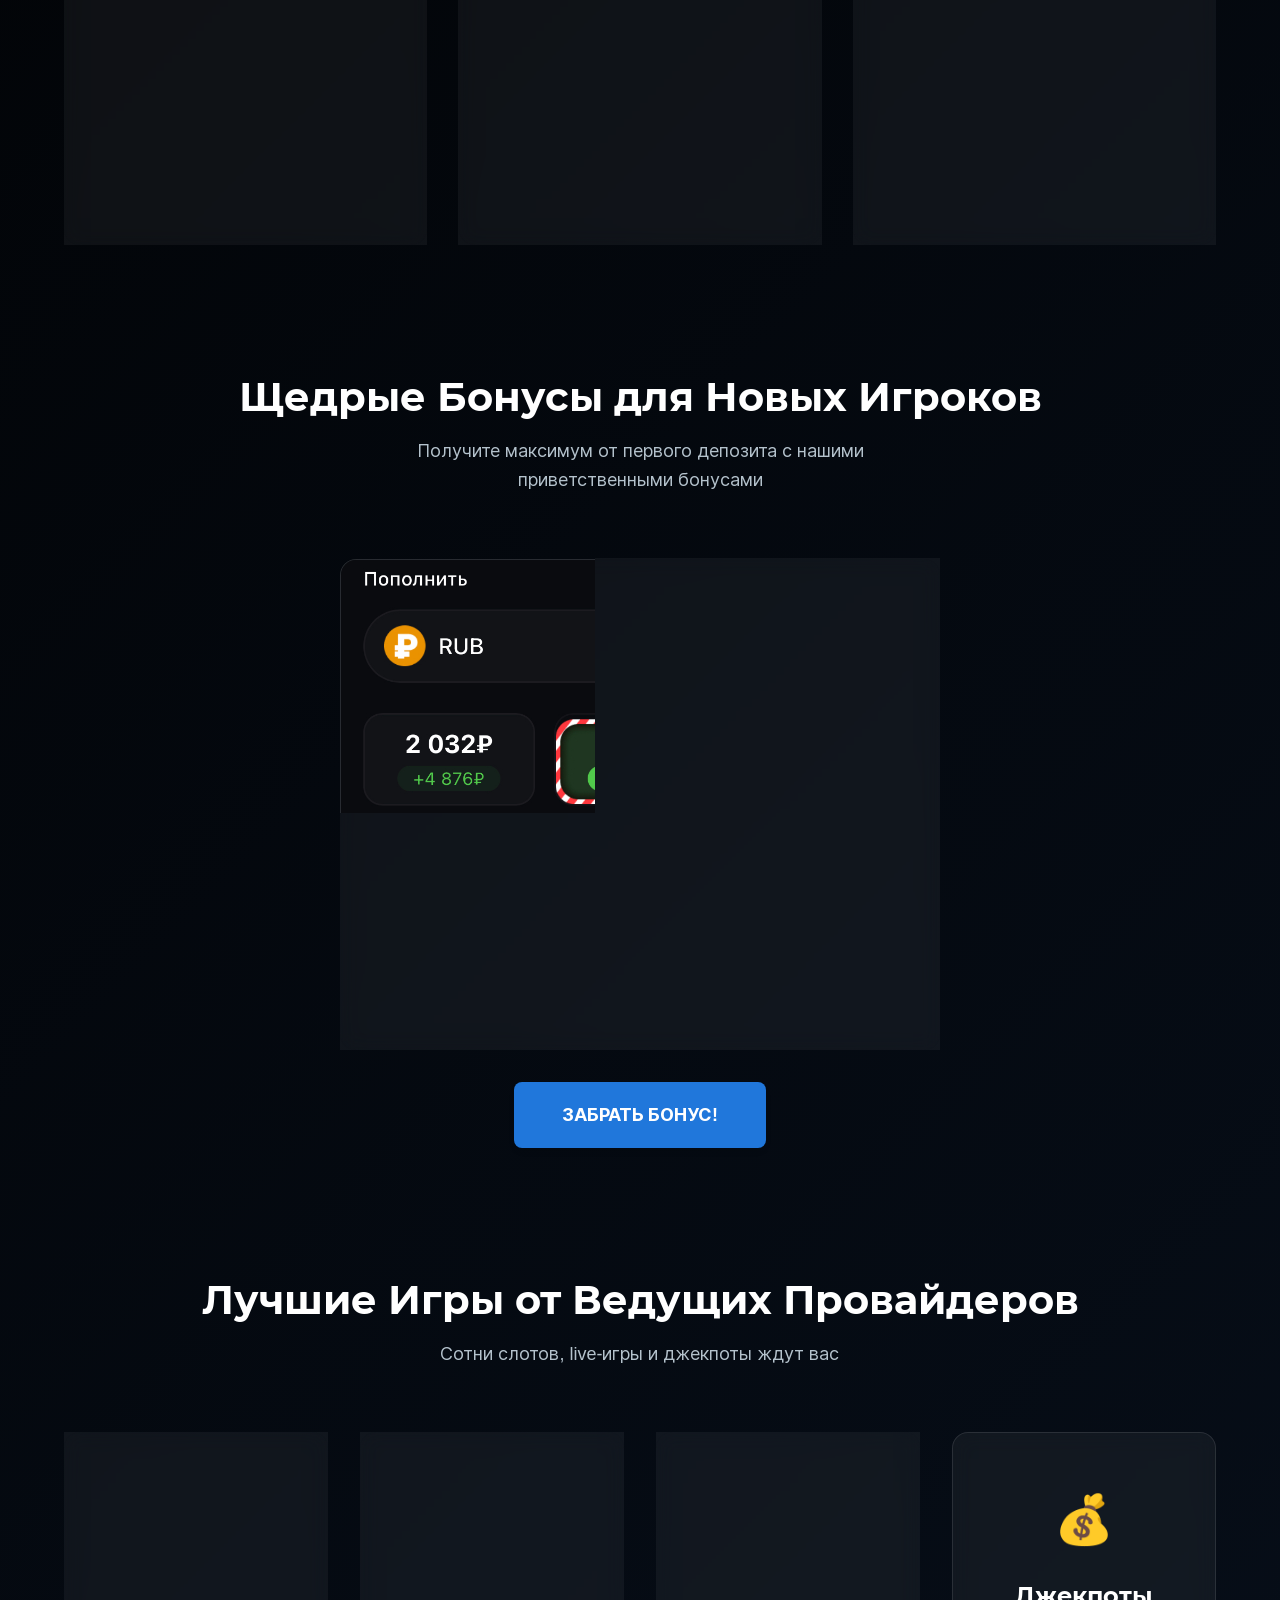
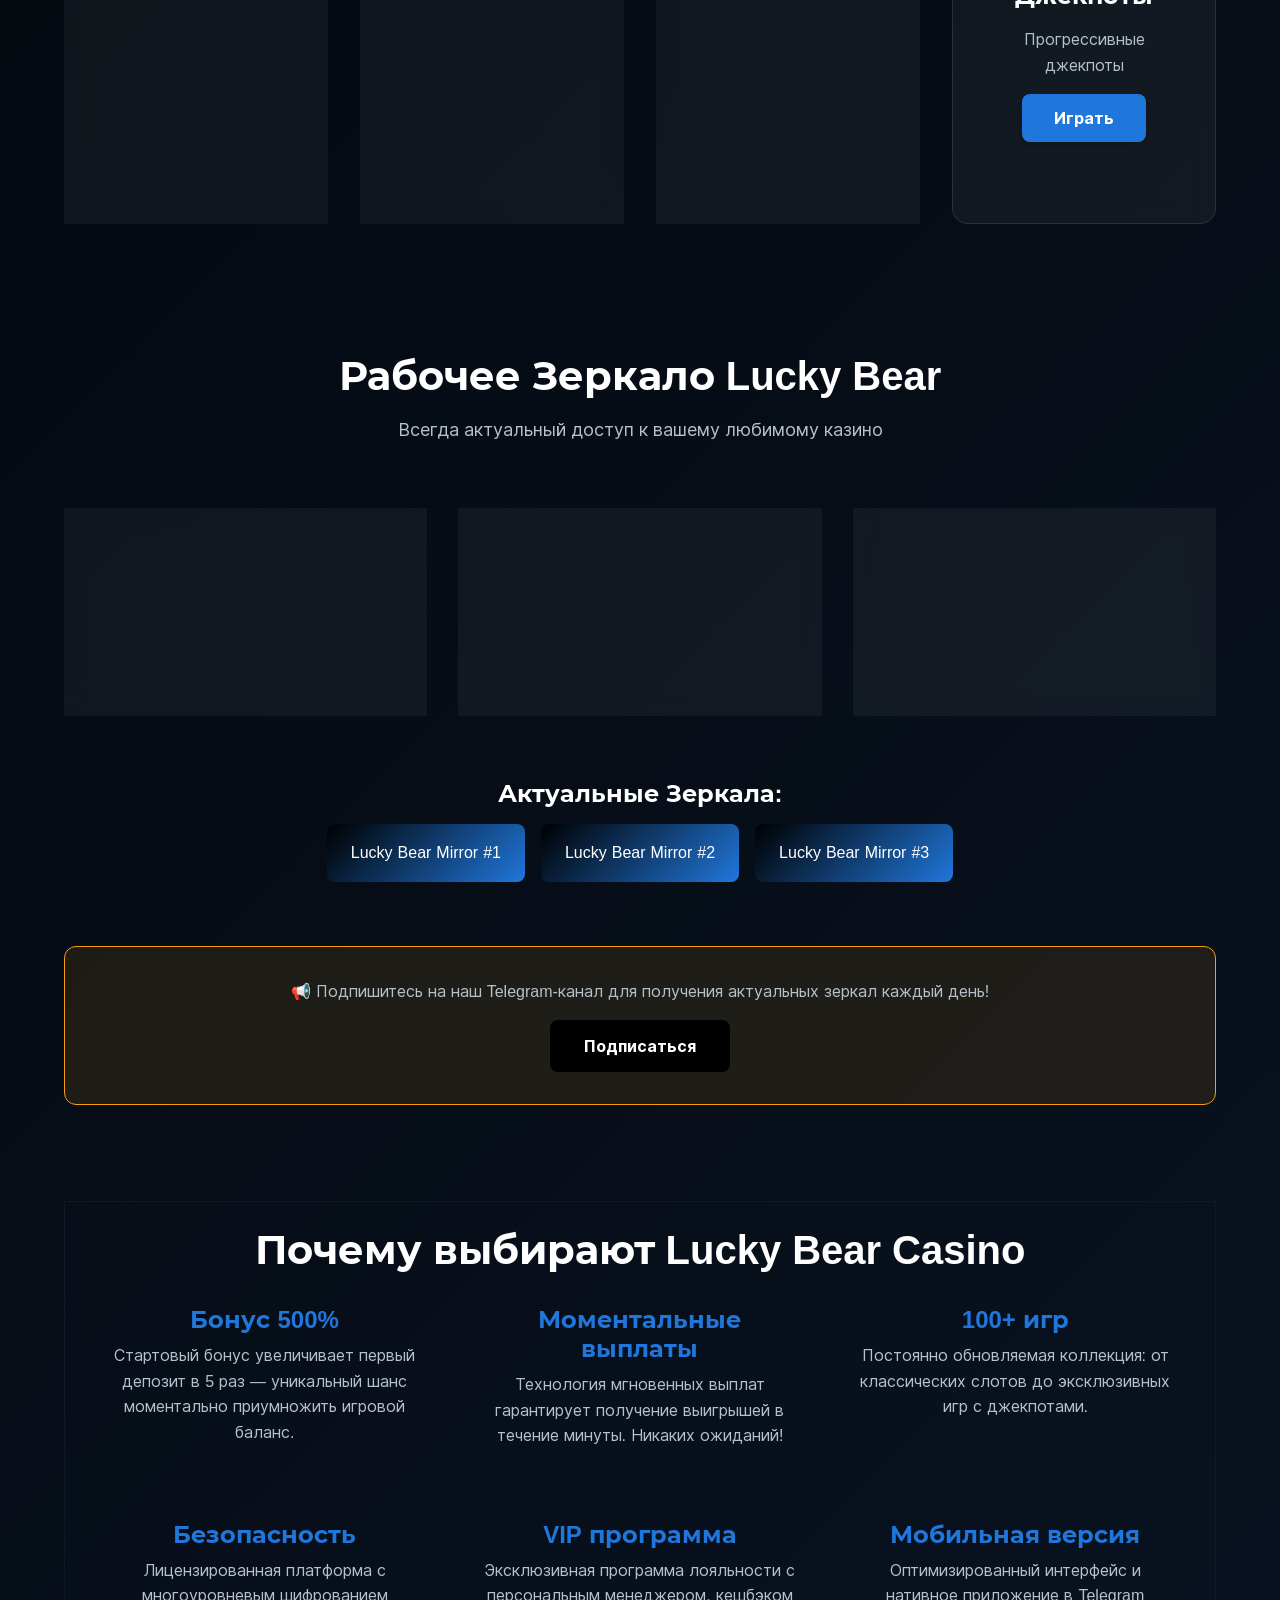
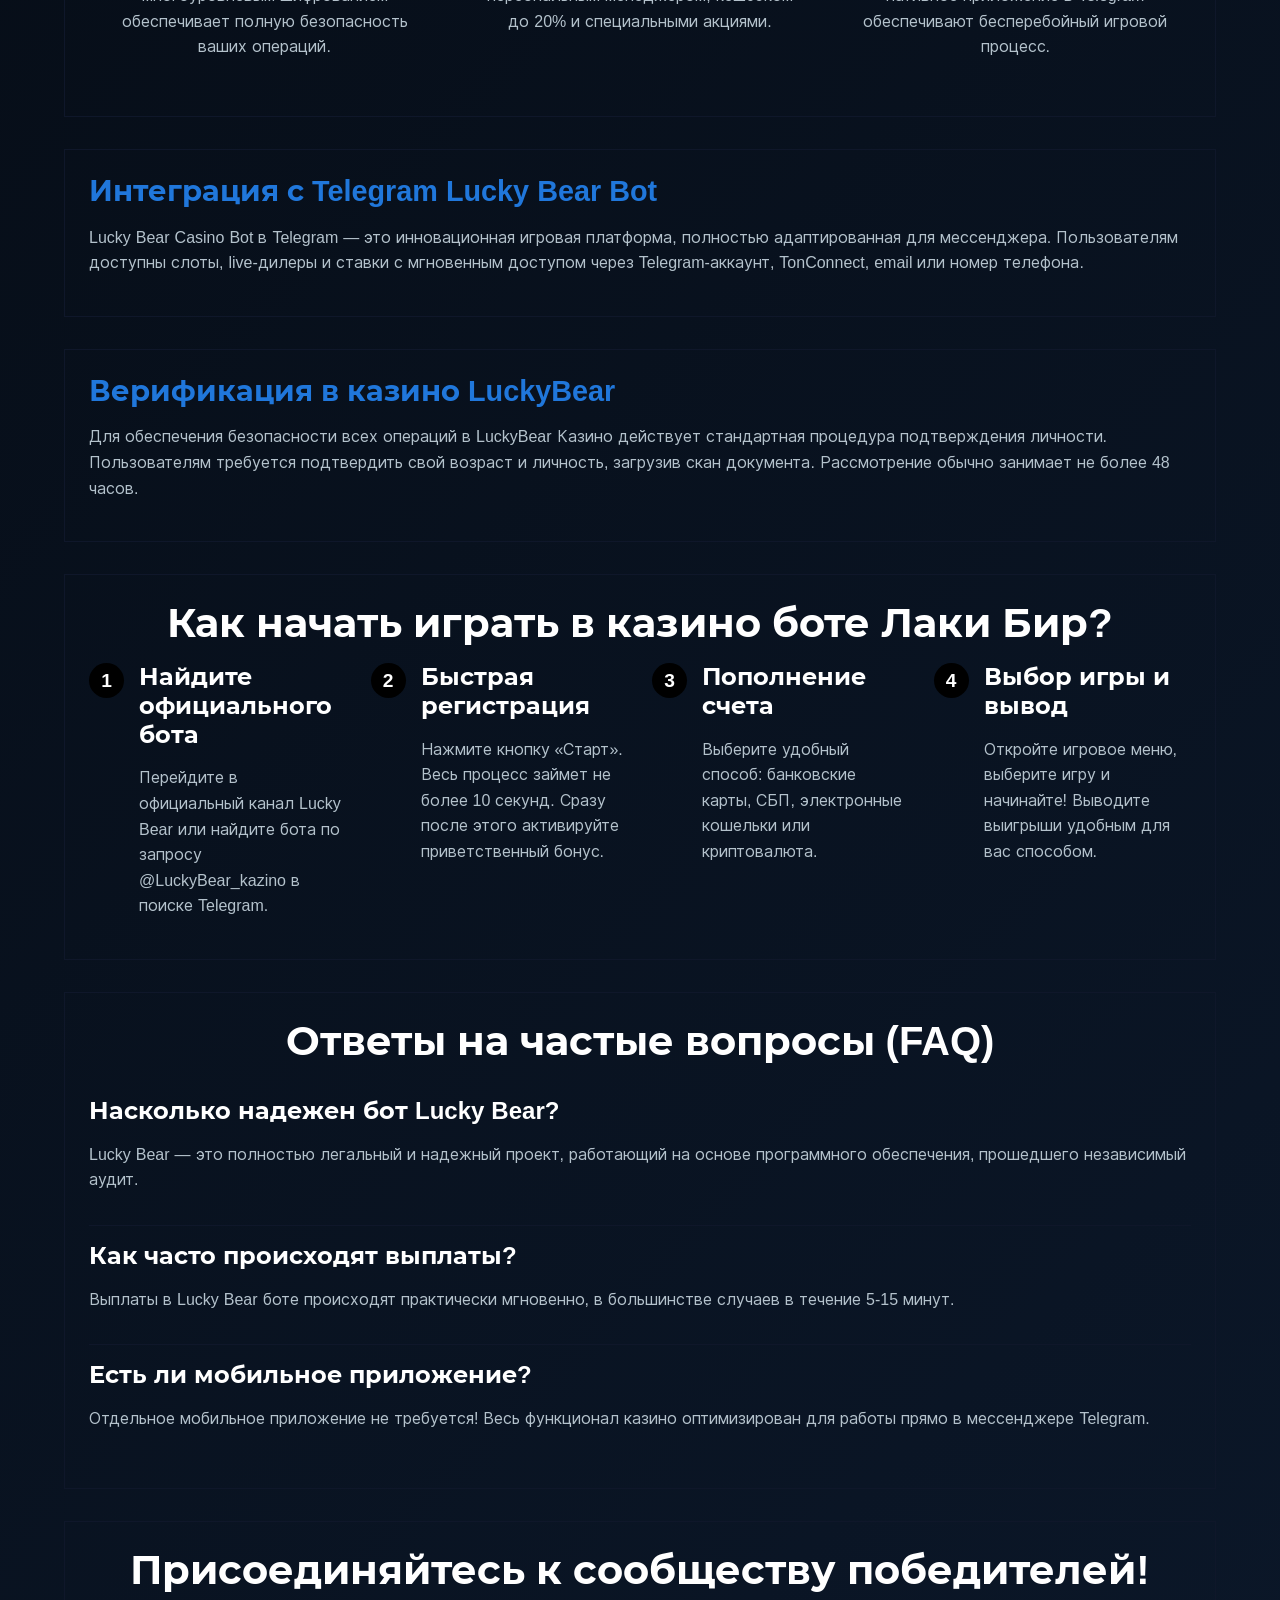
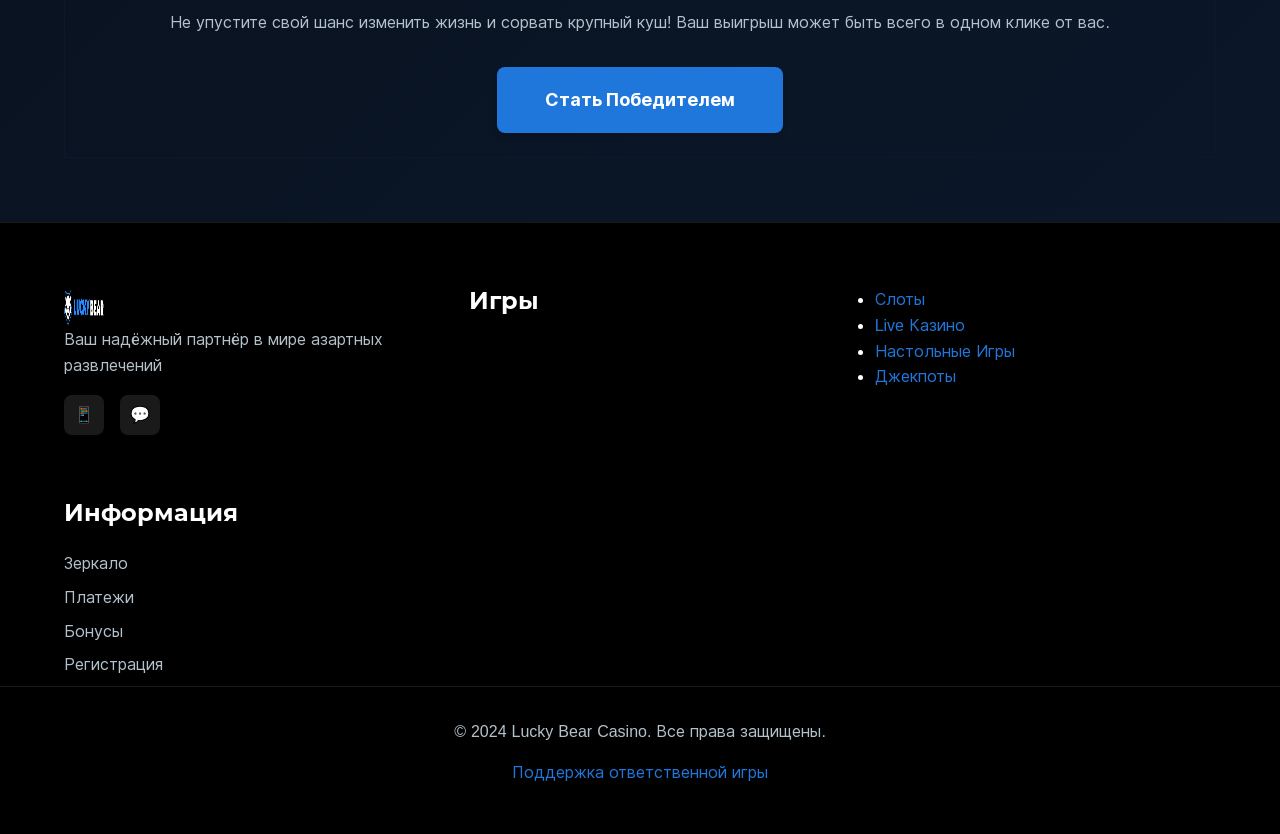
==== commit 7a003ec9: "Update index.html" ====
--- a/index.html
+++ b/index.html
@@ -102,7 +102,7 @@
                         </div>
                     </div>
                     <div class="hero-actions">
-                        <a href="#" data-link="siteLink" class="btn btn-primary btn-large">Начать Играть</a>
+                        <a href="#" data-link="siteLink" class="btn btn-primary btn-large">Перейти на Лакибир</a>
                         <a href="#" data-link="telegramLink" class="btn btn-secondary btn-large">Играть в телеграм</a>
                     </div>
                     <div class="vpn-info">
@@ -422,4 +422,4 @@
     <!-- Scripts -->
     <script src="script.js" defer></script>
 </body>
-</html>+</html>
